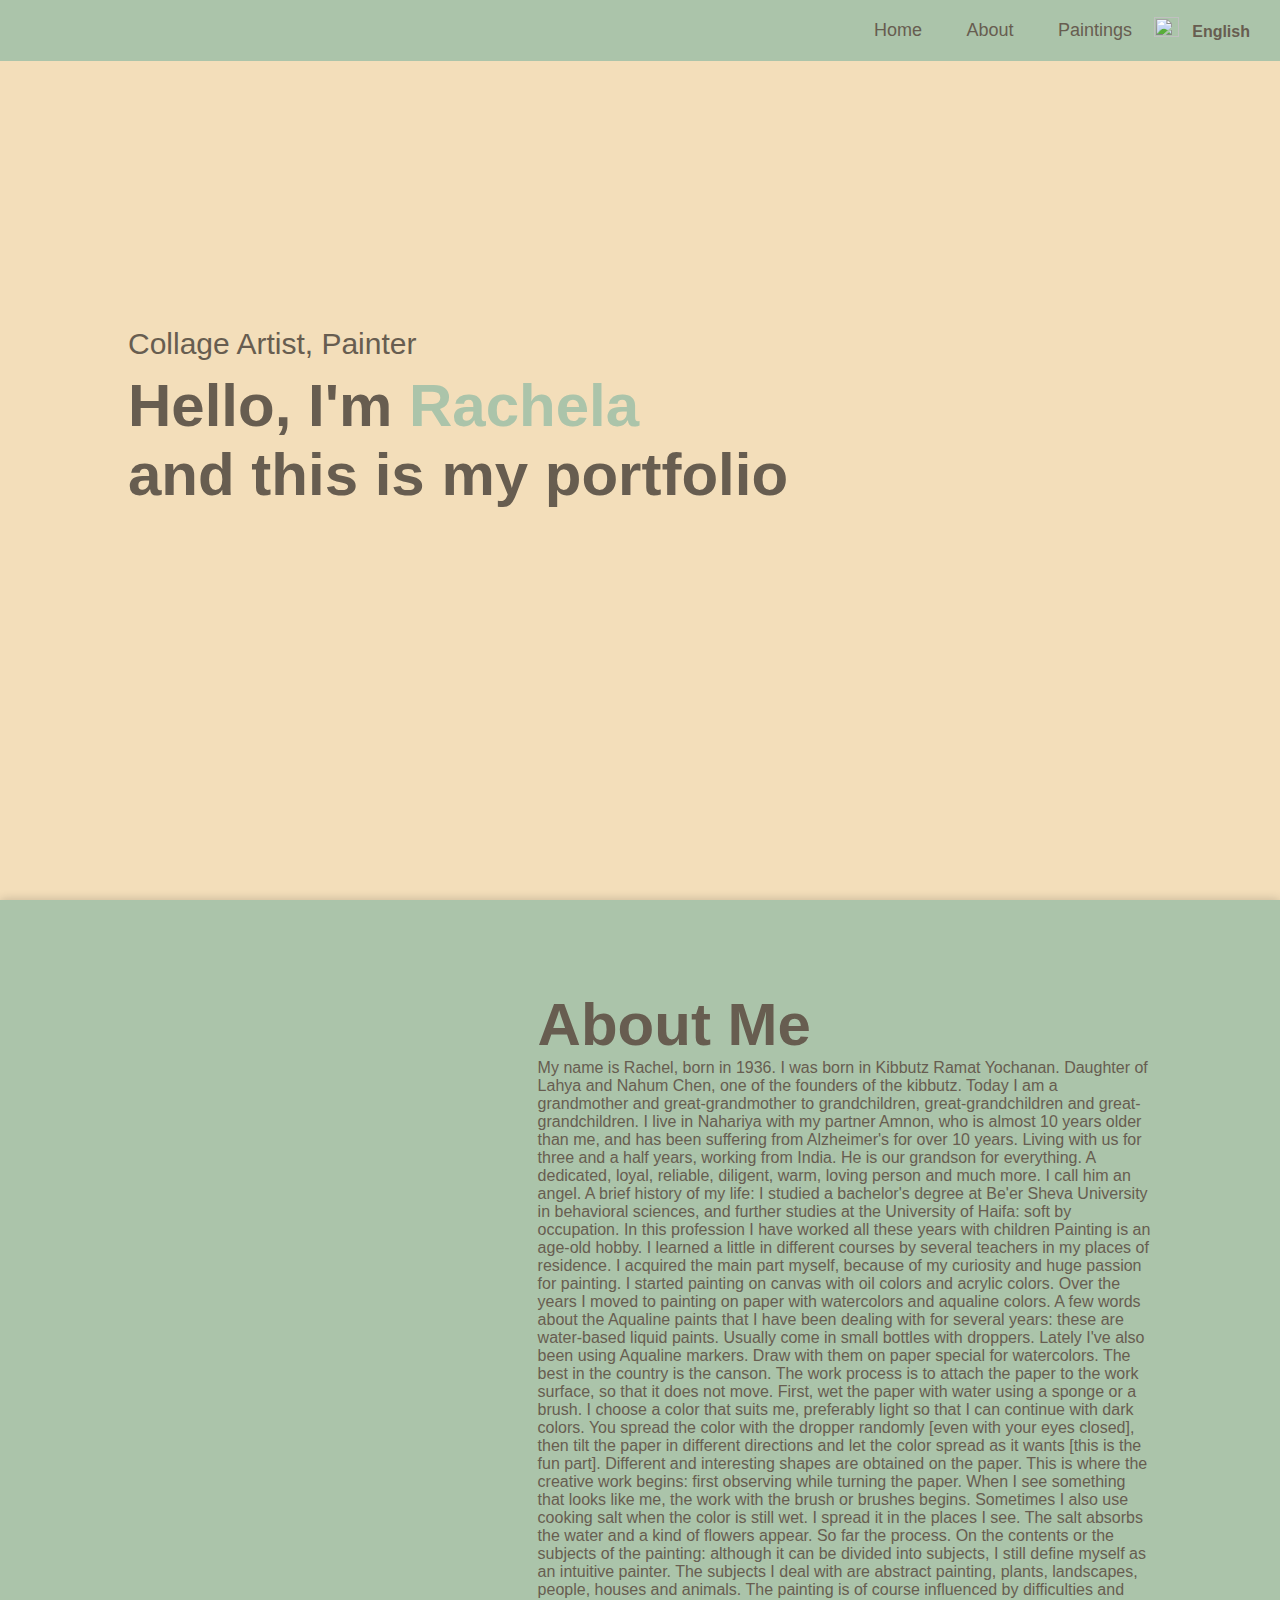
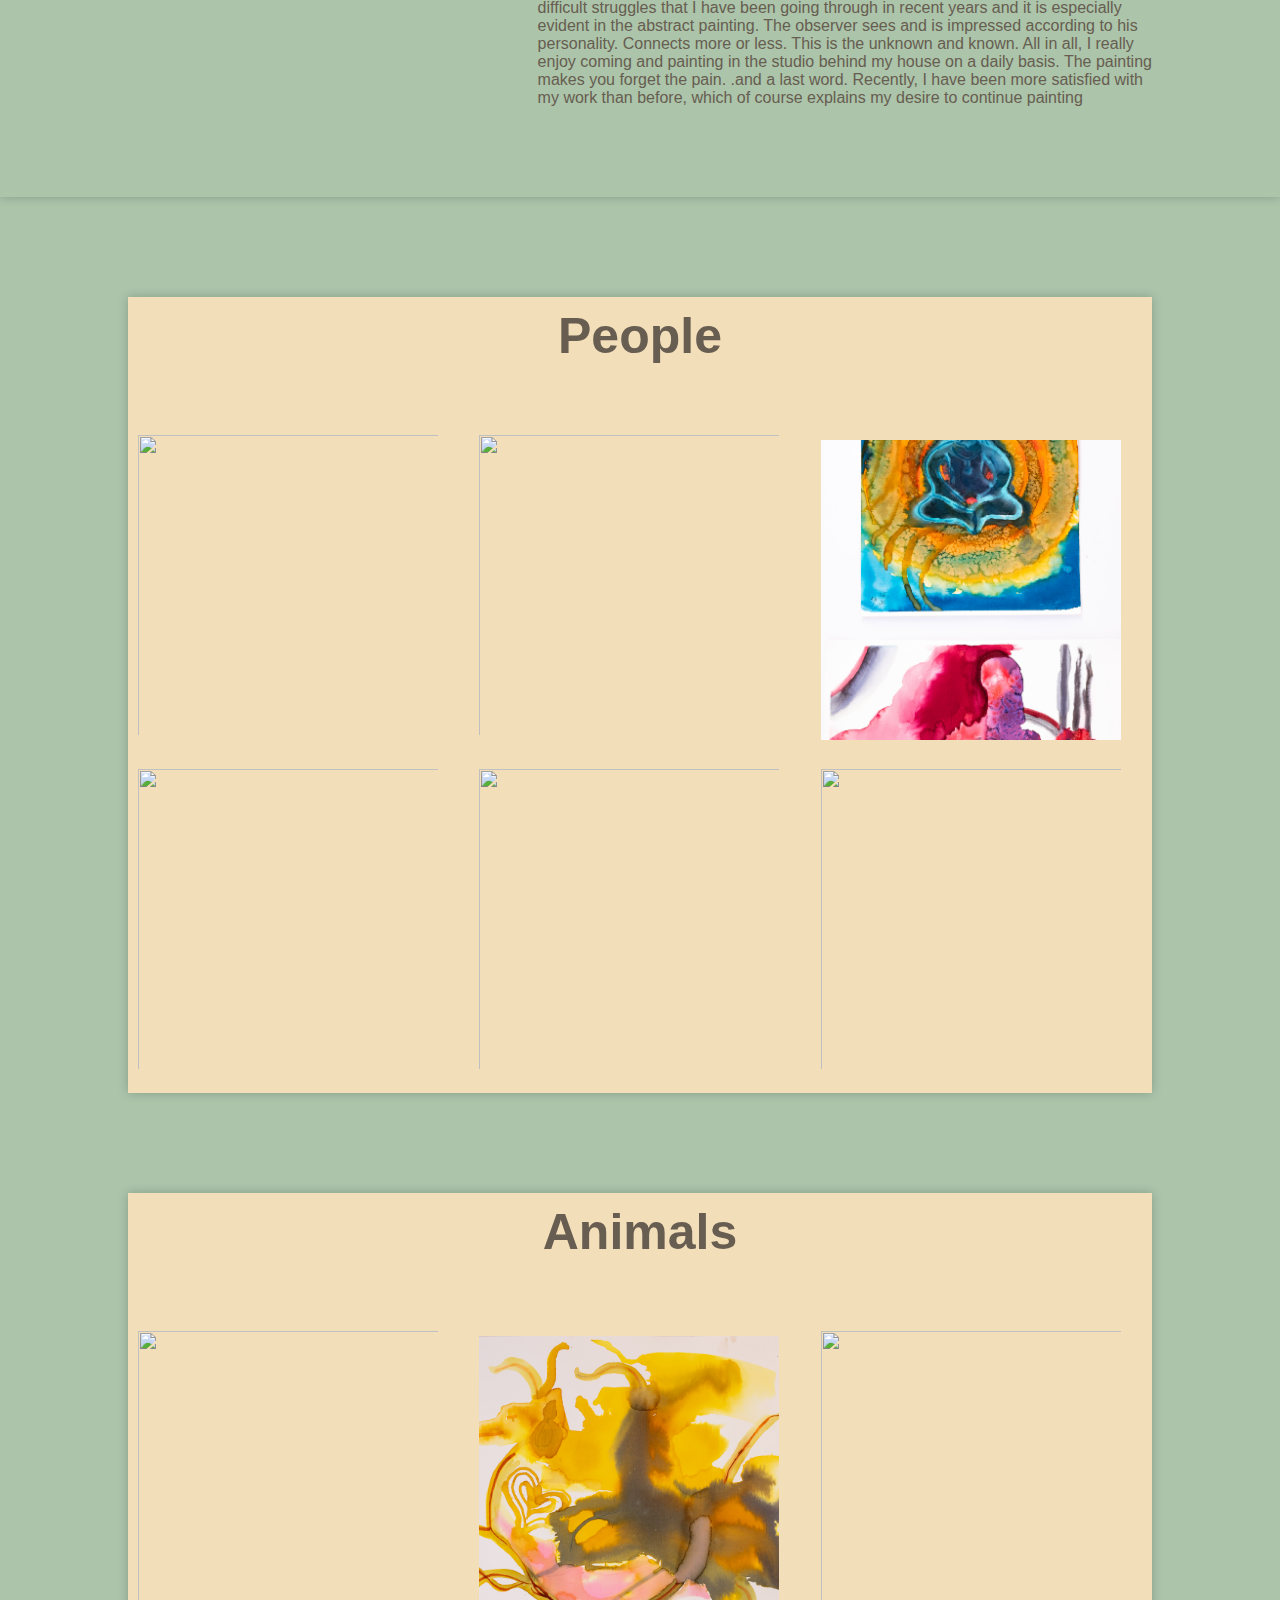
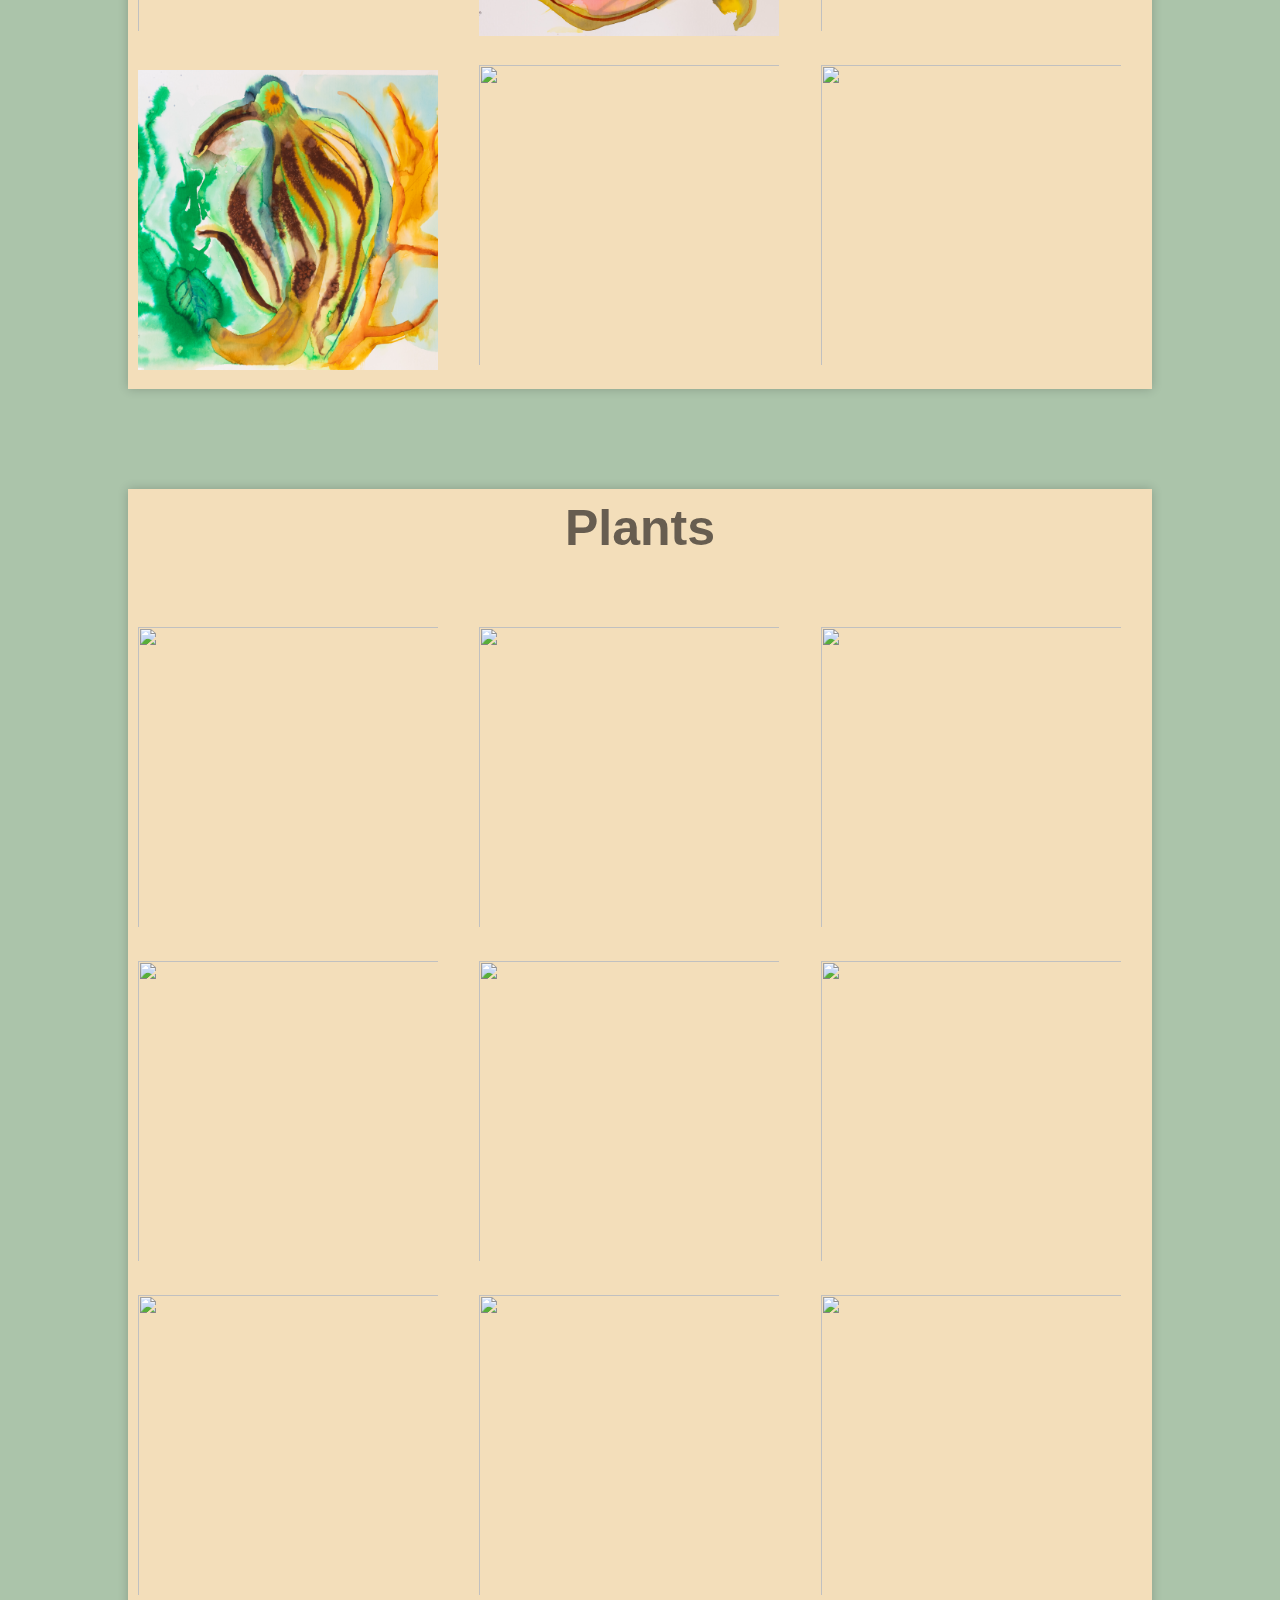
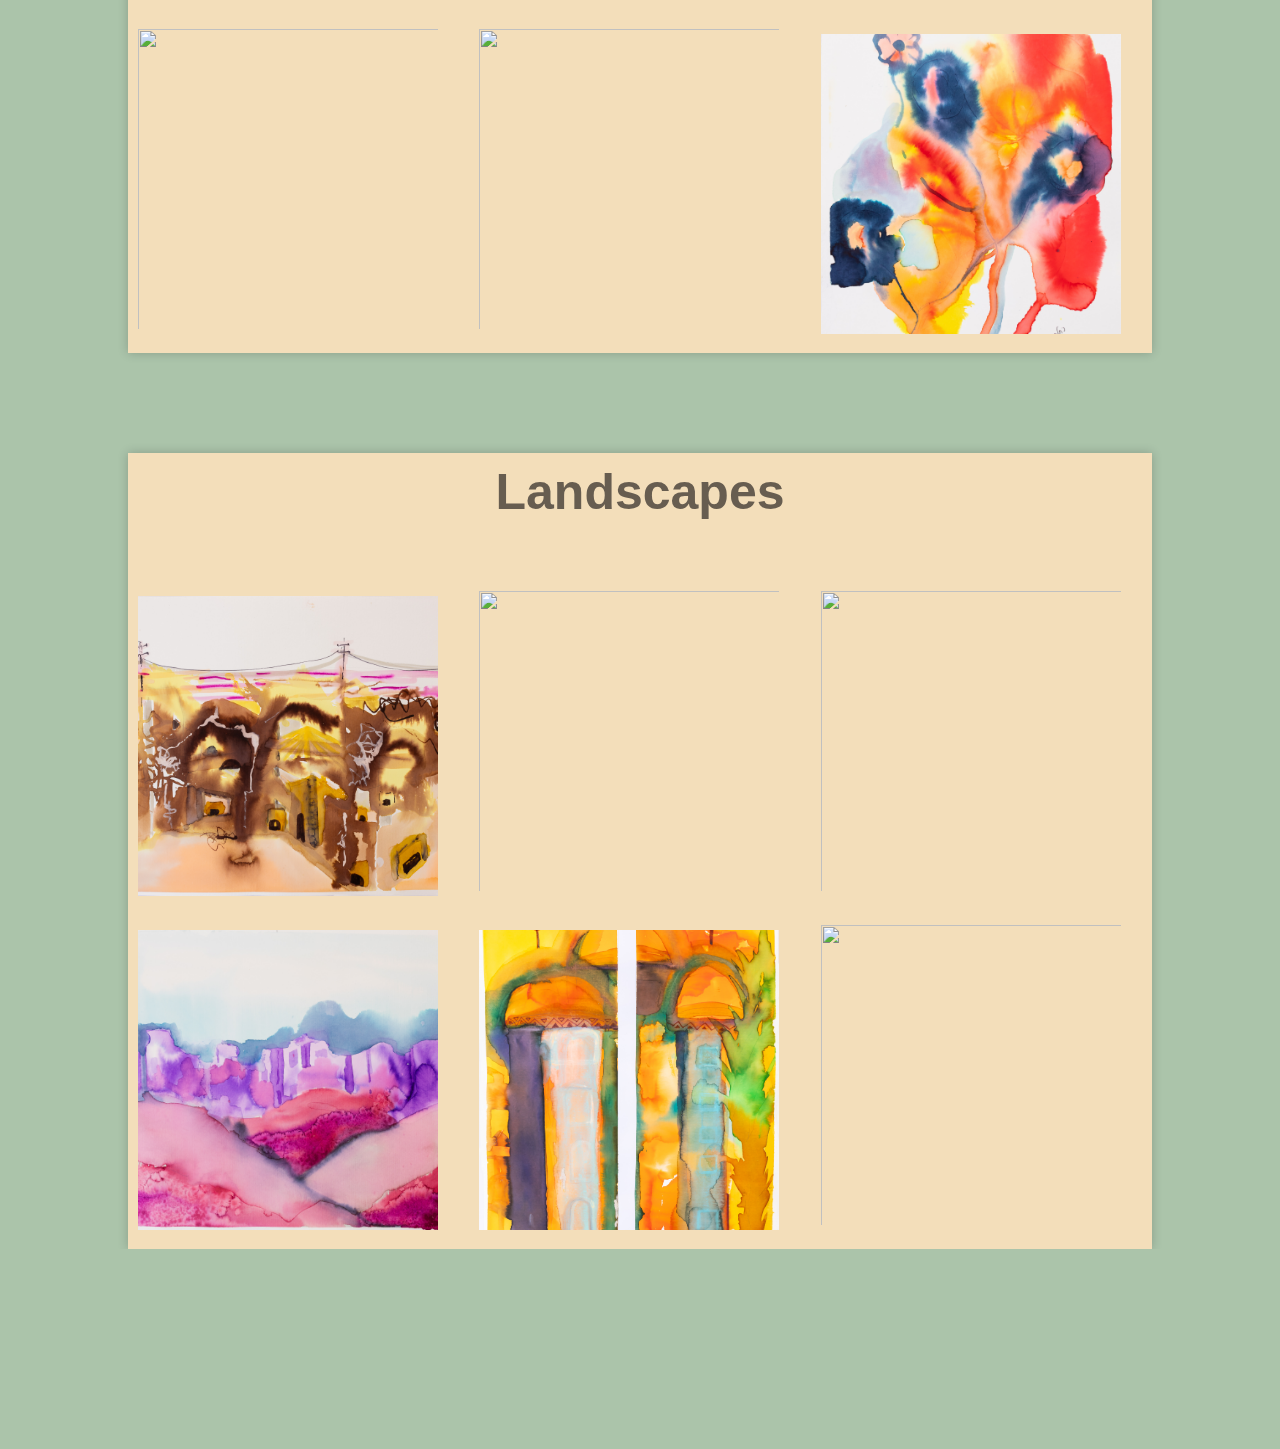
==== index-en.html @ b40117e3 "Add files via upload" ====
<!DOCTYPE html>
<html lang="en">
<head>
    <meta charset="UTF-8">
    <meta http-equiv="X-UA-Compatible" content="IE=edge">
    <meta name="viewport" content="width=device-width, initial-scale=1.0">
    <script src="https://kit.fontawesome.com/a8eb6b5d85.js" crossorigin="anonymous"></script>
    <!-- Fancybox and Jquery CDN
    This link get github repository -->
    <script src="https://cdn.jsdelivr.net/npm/jquery@3.5.1/dist/jquery.min.js"></script>
    <link rel="stylesheet" href="https://cdn.jsdelivr.net/gh/fancyapps/fancybox@3.5.7/dist/jquery.fancybox.min.css" />
    <script src="https://cdn.jsdelivr.net/gh/fancyapps/fancybox@3.5.7/dist/jquery.fancybox.min.js"></script>
    <title>Rachela's Drawings</title>
    <link rel="stylesheet" href="style.css">


</head>
<body>
    <!-------------------header------------------->
    <div id="header">
        <img class="background" src="Other_Pictures\Background.png">
        <div class="container">
            <nav>
                <img src="" class="logo">
                <ul id="sidemenu">
                    <li> <a href="#header">Home</a></li>
                    <li> <a href="#about">About</a></li>      
                    <li class="nav-bar_item dropdown">
                        <a href="#people">Paintings</a>
                        <ul class="project">
                          <li class="drop-item"><a class="1" href="#people">People</a></li>
                          <li class="drop-item"><a class="1" href="#animals">Animals</a></li>
                          <li class="drop-item"><a class="1" href="#flora">Plants</a></li>
                          <li class="drop-item"><a class="1" href="#landscapes">Landscapes</a></li>
                        </ul>
                      
                </ul>


            </nav>
      
            <div class="lang-menu">
                <div class="selected-lang">
                     <img class = "img-1" src="Other_Pictures\usa-flag.png" alt=""> English
                </div>
                <ul>
                    
                    <li>
                        <a href="index.html" class="he"><img src="Other_Pictures\israel-flag.png" alt=""></img> Hebrew</a>
                    </li>
                    
                    
                </ul>  
            </div>
        

            


        </div>
            <div class="header-text">
                <p>Collage Artist, Painter</p>
                <h1>Hello, I'm <span>Rachela</span><br> and this is my portfolio</h1>
            </div>
        
    </div>
    <!-------------------about------------------->
    <div id="about">
        <div class="container">
            <div class="row">
                <div class="about-col-1">
                    <img src="Art_Pictures/People 5.jpg">
                </div>
                <div class="about-col-2">
                    <h1 class="sub-title">About Me  </h1> 
                    <P class = "english" >
                        My name is Rachel, born in 1936. I was born in Kibbutz Ramat Yochanan. Daughter of Lahya and Nahum Chen, one of the founders of the kibbutz. Today I am a grandmother and great-grandmother to grandchildren, great-grandchildren and great-grandchildren. I live in Nahariya with my partner Amnon, who is almost 10 years older than me, and has been suffering from Alzheimer's for over 10 years. Living with us for three and a half years, working from India. He is our grandson for everything. A dedicated, loyal, reliable, diligent, warm, loving person and much more. I call him an angel.
A brief history of my life: I studied a bachelor's degree at Be'er Sheva University in behavioral sciences, and further studies at the University of Haifa: soft by occupation. In this profession I have worked all these years with children
Painting is an age-old hobby. I learned a little in different courses by several teachers in my places of residence. I acquired the main part myself, because of my curiosity and huge passion for painting. I started painting on canvas with oil colors and acrylic colors. Over the years I moved to painting on paper with watercolors and aqualine colors.
A few words about the Aqualine paints that I have been dealing with for several years: these are water-based liquid paints. Usually come in small bottles with droppers. Lately I've also been using Aqualine markers. Draw with them on paper special for watercolors. The best in the country is the canson. The work process is to attach the paper to the work surface, so that it does not move. First, wet the paper with water using a sponge or a brush. I choose a color that suits me, preferably light so that I can continue with dark colors. You spread the color with the dropper randomly [even with your eyes closed], then tilt the paper in different directions and let the color spread as it wants [this is the fun part].
Different and interesting shapes are obtained on the paper. This is where the creative work begins: first observing while turning the paper. When I see something that looks like me, the work with the brush or brushes begins. Sometimes I also use cooking salt when the color is still wet. I spread it in the places I see. The salt absorbs the water and a kind of flowers appear. So far the process.
On the contents or the subjects of the painting: although it can be divided into subjects, I still define myself as an intuitive painter. The subjects I deal with are abstract painting, plants, landscapes, people, houses and animals. The painting is of course influenced by difficulties and difficult struggles that I have been going through in recent years and it is especially evident in the abstract painting. The observer sees and is impressed according to his personality. Connects more or less. This is the unknown and known.
All in all, I really enjoy coming and painting in the studio behind my house on a daily basis. The painting makes you forget the pain.
.and a last word. Recently, I have been more satisfied with my work than before, which of course explains my desire to continue painting
                    </P>
                         
                </div>               
            </div>
        </div>
    </div>
 <!-------------------stories------------------->

 <!-------------------gallery------------------->
<div id="people">
   <section>
    <h1 class="gallery-title">People</h1>
        <div class="first-div gallery">
         <a class="gallery" data-fancybox="people1" href="Art_Pictures/People 1.jpg"><img class="img-gallery" src="Art_Pictures/People 1.jpg"></a>
         <a class="gallery" data-fancybox="people1" href="Art_Pictures/People 2.jpg"><img class="img-gallery" src="Art_Pictures/People 2.jpg"></a>
         <a class="gallery" data-fancybox="people1" href="Art_Pictures/People 7.jpg"><img class="img-gallery" src="Art_Pictures/People 7.jpg"></a>
        </div>
        <div class="gallery">
            <a class="gallery" data-fancybox="people1" href="Art_Pictures/People 4.jpg"><img class="img-gallery" src="Art_Pictures/People 4.jpg"></a>
             <a class="gallery" data-fancybox="people1" href="Art_Pictures/People 5.jpg"><img class="img-gallery" src="Art_Pictures/People 5.jpg"></a>
             <a class="gallery" data-fancybox="people1" href="Art_Pictures/People 6.jpg"><img class="img-gallery" src="Art_Pictures/People 6.jpg"></a>
        </div>
        
            
        
    </section>
</div>
<div id="animals">
    <h1 class="gallery-title">Animals</h1>
    <section>
         <div class="first-div gallery">
          <a class="gallery" data-fancybox="animals1" href="Art_Pictures/Animals 1.jpg"><img class="img-gallery" src="Art_Pictures/Animals 1.jpg"></a>
          <a class="gallery" data-fancybox="animals1" href="Art_Pictures/Animals 2.jpg"><img class="img-gallery" src="Art_Pictures/Animals 2.jpg"></a>
          <a class="gallery" data-fancybox="animals1" href="Art_Pictures/Animals 3.jpg"><img class="img-gallery" src="Art_Pictures/Animals 3.jpg"></a> 
         </div>
         <div class="gallery">
            <a class="gallery" data-fancybox="animals1" href="Art_Pictures/Animals 4.jpg"><img class="img-gallery" src="Art_Pictures/Animals 4.jpg"></a>
            <a class="gallery" data-fancybox="animals1" href="Art_Pictures/Animals 5.jpg"><img class="img-gallery" src="Art_Pictures/Animals 5.jpg"></a>
            <a class="gallery" data-fancybox="animals1" href="Art_Pictures/People 3.jpg"><img class="img-gallery" src="Art_Pictures/People 3.jpg"></a>
         </div>
     </section>
 </div>
 <div id="flora">
    <h1 class="gallery-title">Plants</h1>
    <section>
         <div class="first-div gallery">
          <a class="gallery" data-fancybox="flora1" href="Art_Pictures/Flora 1.jpg"><img class="img-gallery" src="Art_Pictures/Flora 1.jpg"></a>
          <a class="gallery" data-fancybox="flora1" href="Art_Pictures/Flora 2.jpg"><img class="img-gallery" src="Art_Pictures/Flora 2.jpg"></a>
          <a class="gallery" data-fancybox="flora1" href="Art_Pictures/Flora 3.jpg"><img class="img-gallery" src="Art_Pictures/Flora 3.jpg"></a>
         </div>
         <div class="gallery">
            <a class="gallery" data-fancybox="flora1" href="Art_Pictures/Flora 4.jpg"><img class="img-gallery" src="Art_Pictures/Flora 4.jpg"></a>
            <a class="gallery" data-fancybox="flora1" href="Art_Pictures/Flora 5.jpg"><img class="img-gallery" src="Art_Pictures/Flora 5.jpg"></a>
            <a class="gallery" data-fancybox="flora1" href="Art_Pictures/Flora 6.jpg"><img class="img-gallery" src="Art_Pictures/Flora 6.jpg"></a>
         </div>
         <div class="gallery">
            <a class="gallery" data-fancybox="flora1" href="Art_Pictures/Flora 7.jpg"><img class="img-gallery" src="Art_Pictures/Flora 7.jpg"></a>
            <a class="gallery" data-fancybox="flora1" href="Art_Pictures/Flora 8.jpg"><img class="img-gallery" src="Art_Pictures/Flora 8.jpg"></a>
            <a class="gallery" data-fancybox="flora1" href="Art_Pictures/Flora 9.jpg"><img class="img-gallery" src="Art_Pictures/Flora 9.jpg"></a>
         </div>
         <div class="gallery">
            <a class="gallery" data-fancybox="flora1" href="Art_Pictures/Flora 10.jpg"><img class="img-gallery" src="Art_Pictures/Flora 10.jpg"></a>
            <a class="gallery" data-fancybox="flora1" href="Art_Pictures/Flora 11.jpg"><img class="img-gallery" src="Art_Pictures/Flora 11.jpg"></a>
            <a class="gallery" data-fancybox="flora1" href="Art_Pictures/Flora 12.jpg"><img class="img-gallery" src="Art_Pictures/Flora 12.jpg"></a>
         </div>
     </section>
 </div>
 <div id="landscapes">
    <h1 class="gallery-title">Landscapes</h1>
    <section>
         <div class="first-div gallery">
          <a class="gallery" data-fancybox="Landscapes1" href="Art_Pictures/Landscapes 1.jpg"><img class="img-gallery" src="Art_Pictures/Landscapes 1.jpg"></a>
          <a class="gallery" data-fancybox="Landscapes1" href="Art_Pictures/Landscapes 2.jpg"><img class="img-gallery" src="Art_Pictures/Landscapes 2.jpg"></a>
          <a class="gallery" data-fancybox="Landscapes1" href="Art_Pictures/Landscapes 3.jpg"><img class="img-gallery" src="Art_Pictures/Landscapes 3.jpg"></a>
         </div>
         <div class="gallery">
            <a class="gallery" data-fancybox="Landscapes1" href="Art_Pictures/Landscapes 4.jpg"><img class="img-gallery" src="Art_Pictures/Landscapes 4.jpg"></a>
            <a class="gallery" data-fancybox="Landscapes1" href="Art_Pictures/Landscapes 5.jpg"><img class="img-gallery" src="Art_Pictures/Landscapes 5.jpg"></a>
            <a class="gallery" data-fancybox="Landscapes1" href="Art_Pictures/Landscapes 6.jpg"><img class="img-gallery" src="Art_Pictures/Landscapes 6.jpg"></a>
         </div>
         
     </section>

 </div>
 <div class="padder">
            
 </div>
   

    <script>

        function showBiography(tabIndex) {
            var i;
            var biographyContents = document.getElementsByClassName("biography-content");
            for (i = 0; i < biographyContents.length; i++) {
                biographyContents[i].style.display = "none";
            }
            biographyContents[tabIndex].style.display = "block";
        }
        // Show the first story by default
        showBiography(0);
       
    </script>

  
</body>
</html>
---- style.css ----
@import url('https://fonts.googleapis.com/css2?family=Didact+Gothic&display=swap');
@import url('https://cdnjs.cloudflare.com/ajax/libs/normalize/8.0.1/normalize.css');
*{
    margin: 0;
    padding: 0;
    font-family: 'Poppins', sans-serif;
    box-sizing: border-box;
}

body{
    background: #ABC4AA;
    color: #675D50; 
    margin: 0rem;
    height: 100vh;
    width: 100vw;
    overflow-x: hidden;
}
html{
    scroll-behavior: smooth;
}
#header{
    width: 100%;
    height: 100vh;

    
    
}
img.background{
    background: url(Other_Pictures\Background.png); 
    object-fit: fill;
    z-index: -1;
    position: absolute;
    transform: translateX(-15%) translateY(6%);
}

.container{
    padding: 10px 10%;
    background: #ABC4AA;
}

nav{
    display: flex;
    align-items: center;
    justify-content: space-between;
    flex-wrap: wrap;
}
.logo{
    width: 300px;
}

nav ul li{
    display: inline-block;
    list-style: none;
    margin: 10px 20px;
}

nav ul li a{
    color: #675D50; 
    text-decoration: none;
    font-size: 18px;
    position: relative;
}
nav ul li a::after{
    content: '';
    width: 0;
    height: 3px;
    background: #675D50;
    position: absolute;
    left: 0;
    bottom: -6px;
    transition: 0.5s;
}
nav ul li a:hover::after{
    width: 100%;
}
.header-text{
    padding: 10px 10%;
    margin-top: 20%;
    font-size: 30px;
}
.header-text h1{
    font-size: 60px;
    margin-top: 10px;
}
.header-text h1 span{
    color: #ABC4AA;
}
nav ul li a{
    color: #675D50; 
    text-decoration: none;
    font-size: 18px;
}

  .dropdown {
    position: relative;
  }
  .dropdown .project {
    position: absolute;
    width: inherit;
    background-color: #ABC4AA;
    height: 0px;
    overflow: hidden;
    visibility: hidden;
    transition: 0.2s ease-in-out;
    outline: #ABC4AA;
    margin-top: 20px;
    z-index: 2;
  }
  .dropdown:hover .project{
    height: 170px;
    
    visibility: visible;
  }
  .dropdown:hover .project .drop-item a:hover{
    color: #F3DEBA;
  }
  
  .dropdown .project .drop-item {
    list-style-type: none;
  }
  li.Phone-only{
    display: none;
}
/* -------------------about------------------- */

#about{
    padding: 80px 0;
    color: #675D50;
    background-color: #ABC4AA;
    box-shadow: 0 0 10px rgba(0, 0, 0, 0.2);

}
.row{
    display: flex;
    justify-content: space-between;
    flex-wrap: wrap;
}
.about-col-1{
    flex-basis: 35%;

}
.about-col-1 img{
    width: 30vw;    
    border-radius: 15px;
    margin-top: 12.5%;
    
}
.about-col-2{
    flex-basis: 60%;


}
.sub-title{
    font-size: 60px;
    font-weight: 600;
    color: #675D50;
}


/* -------------------gallery------------------- */
#people{
    
    user-select: none;
    background-color: #F3DEBA;
    margin-left: 10%;
    margin-right: 10%;
    box-shadow: 0 0 10px rgba(0, 0, 0, 0.2);
    margin-top: 100px;
}
#animals{
    background-color: #F3DEBA;
    margin-left: 10%;
    margin-right: 10%;
    box-shadow: 0 0 10px rgba(0, 0, 0, 0.2);
}
#landscapes{
    background-color: #F3DEBA;
    margin-left: 10%;
    margin-right: 10%;
    box-shadow: 0 0 10px rgba(0, 0, 0, 0.2);
}
#flora{
    background-color: #F3DEBA;
    margin-left: 10%;
    margin-right: 10%;
    box-shadow: 0 0 10px rgba(0, 0, 0, 0.2);
}

.first-div.gallery{
    margin-top: 50px;
     
}

img.img-gallery {
    width: 25vw;
    height: 25vw;
    padding: 10px;
    object-fit: cover;
    
}

a.gallery{
    width: 500px;
    height: 100%;
    
}

div.gallery{
    display: flex;
    justify-content: center;
    align-items: center;
       
    user-select: none;
}
div.padder{
    background-color: #ABC4AA;
    padding: 100px;
}
h1.gallery-title {
    font-size: 50px;
    text-align: center;
    padding: 10px;
    margin-top: 100px;
    

}
/* -------------------lang-menu------------------- */
.lang-menu {
    width: 100px;
    text-align: right;
    font-weight: bold;
    position: absolute;
    color: #675D50;
    top: 1.75vh;
    right: 3vw;
}
.lang-menu .selected-lang {
    display: flex;   
    justify-content: space-between;
    line-height: 2;
    cursor: pointer;
}
.lang-menu .selected-lang:before {
    content: '';
    display: flex;
    width: 32px;
    height: 32px;

}

.lang-menu ul {
    visibility: none;
    background-color: #fff;
    position: absolute;
    top: 45px;
    right: 0;
    width: 0;
    border-radius: 5px;
    transition: all ease-out 0.5s;
    color: #675D50;
    right: -2.5vw;

}


.lang-menu ul li {
    
    list-style: none;
    text-align: left;
    display: flex;
    justify-content: space-between;
}

.lang-menu ul li a {
    
    text-decoration: none;
    width: 125px;
    visibility: hidden;
    color: #675D50;
    padding-bottom: 1vw;

}

.lang-menu ul li:hover {
    background-color: #f2f2f2;
}

.lang-menu ul li a:before {
    content: '';
    display: inline-block;
    width: inherit;
    height: inherit;
    vertical-align: middle;
    
}
.lang-menu img{
    width: 20px;
    justify-self: center;
    align-self: right;
    margin-right: 1vw;
    margin-left: 10px;
    
}
.lang-menu img.img-1{
    width: 25px;
    height: fit-content;
    margin-right: 1vw;
    justify-self: center;
    align-self: center;  
    margin-left: 1vw;
}




.lang-menu:hover ul, .lang-menu ul:hover ul{
    visibility: visible;
    width: 125px ;
}
.lang-menu ul:hover li a, .lang-menu:hover ul li a {
    visibility: visible;
}
/* -------------------stories------------------- */
#stories{
    background: #F3DEBA;
    padding-top: 100px;
    padding-bottom: 200px;
}
.biography-container {
    max-width: 80vw;
    max-height: 2000px;
    margin: 0 auto;
    padding: 20px;
    background-color: #ABC4AA;
    box-shadow: 0 0 10px rgba(0, 0, 0, 0.2);
    text-align: right;
}

.biography-tab {
    display: inline-block;
    padding: 10px 20px;
    margin-right: 10px;
    background-color: #675D50;
    color: #F3DEBA;
    cursor: pointer;
    justify-content: center;
    text-align: right;
    margin-bottom: 1vw;
}

.biography-tab:hover {
    background-color: #423f3a;
}

.biography-content {
    display: none;
    padding: 20px;
    text-align: right;
}

.biography-content.active {
    display: block;
    text-align: right;
}

.biography-image {
    max-width: 100%;
    height: auto;
}
/* -------------------css for small screen------------------- */
nav .fa-solid{
    display: none;
}

@media only screen and (max-width: 1700px){
    .about-col-1 img{
        width: 25vw;
        border-radius: 15px;
        display: none;
    }
    img.background{
        display: none;
    }
    #header{
        width: 100%;
        height: 100vh;
        background-color: #F3DEBA;
        
        
    }
}
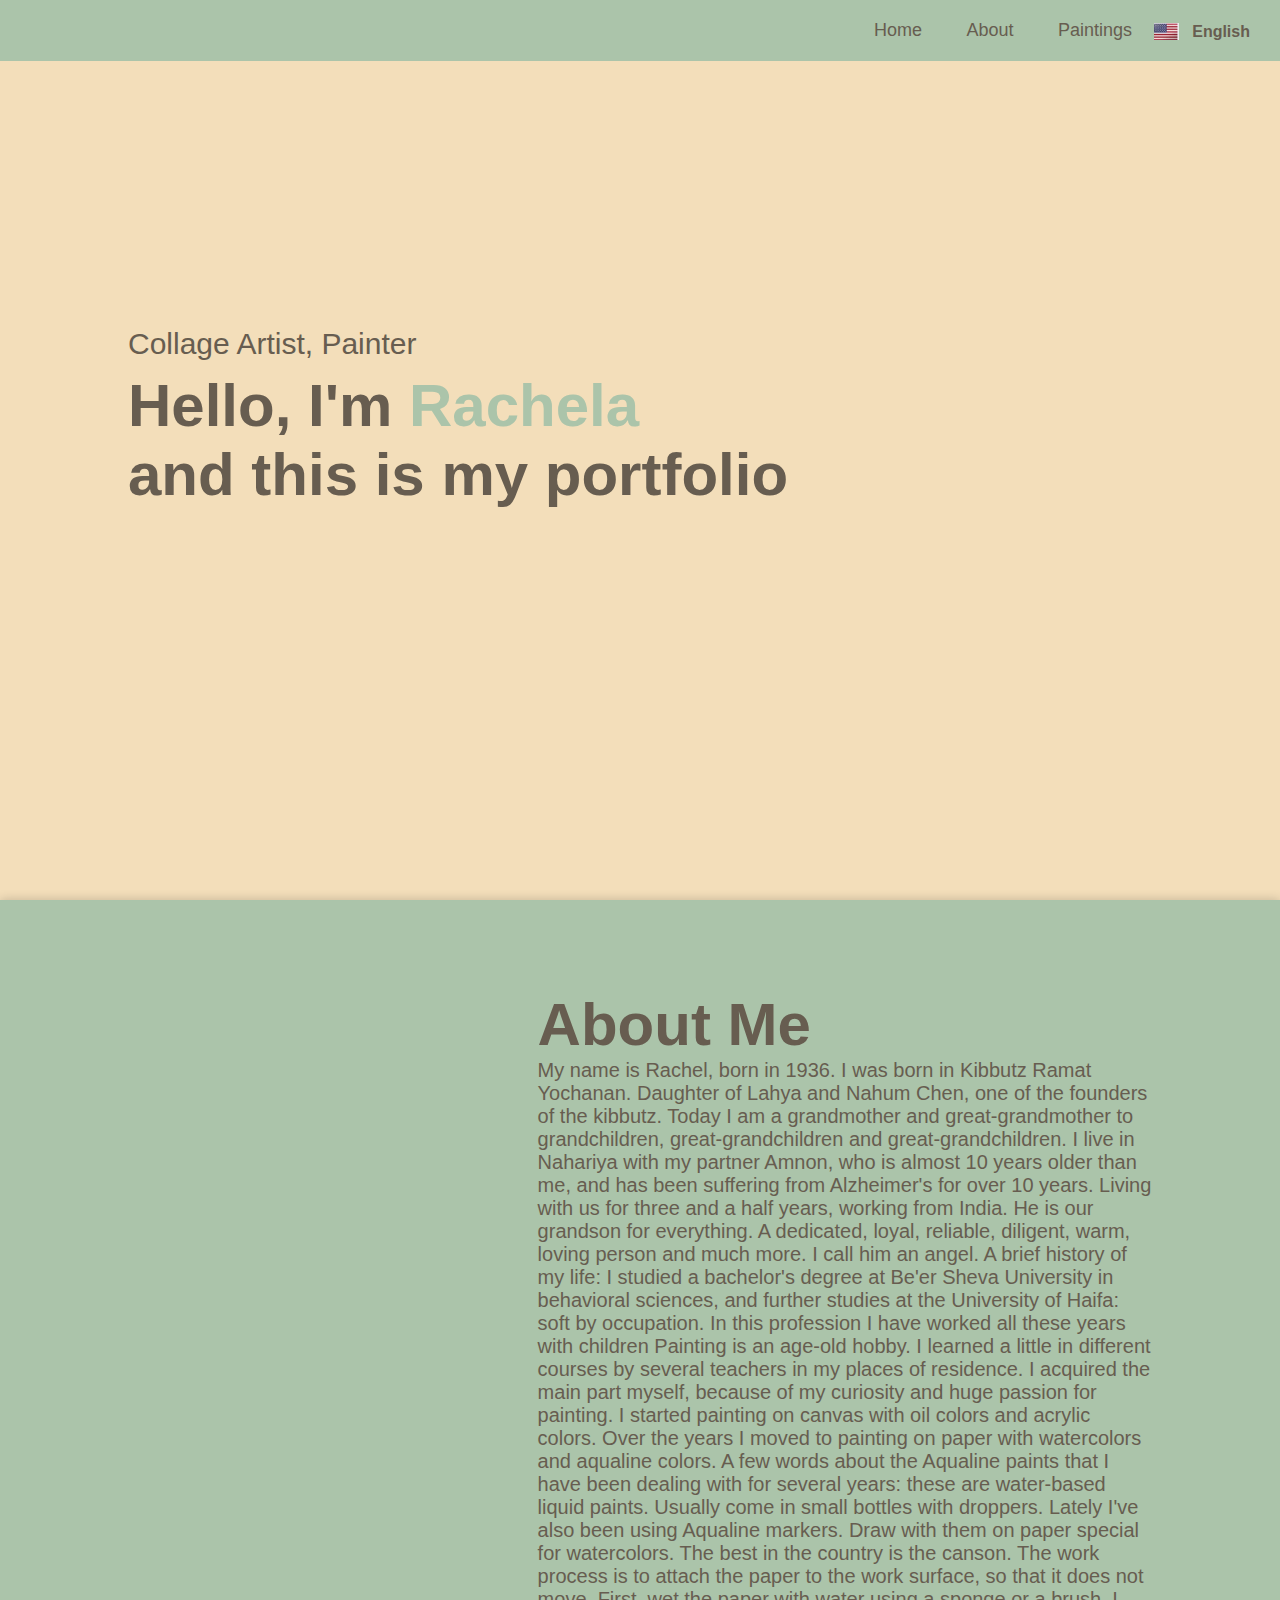
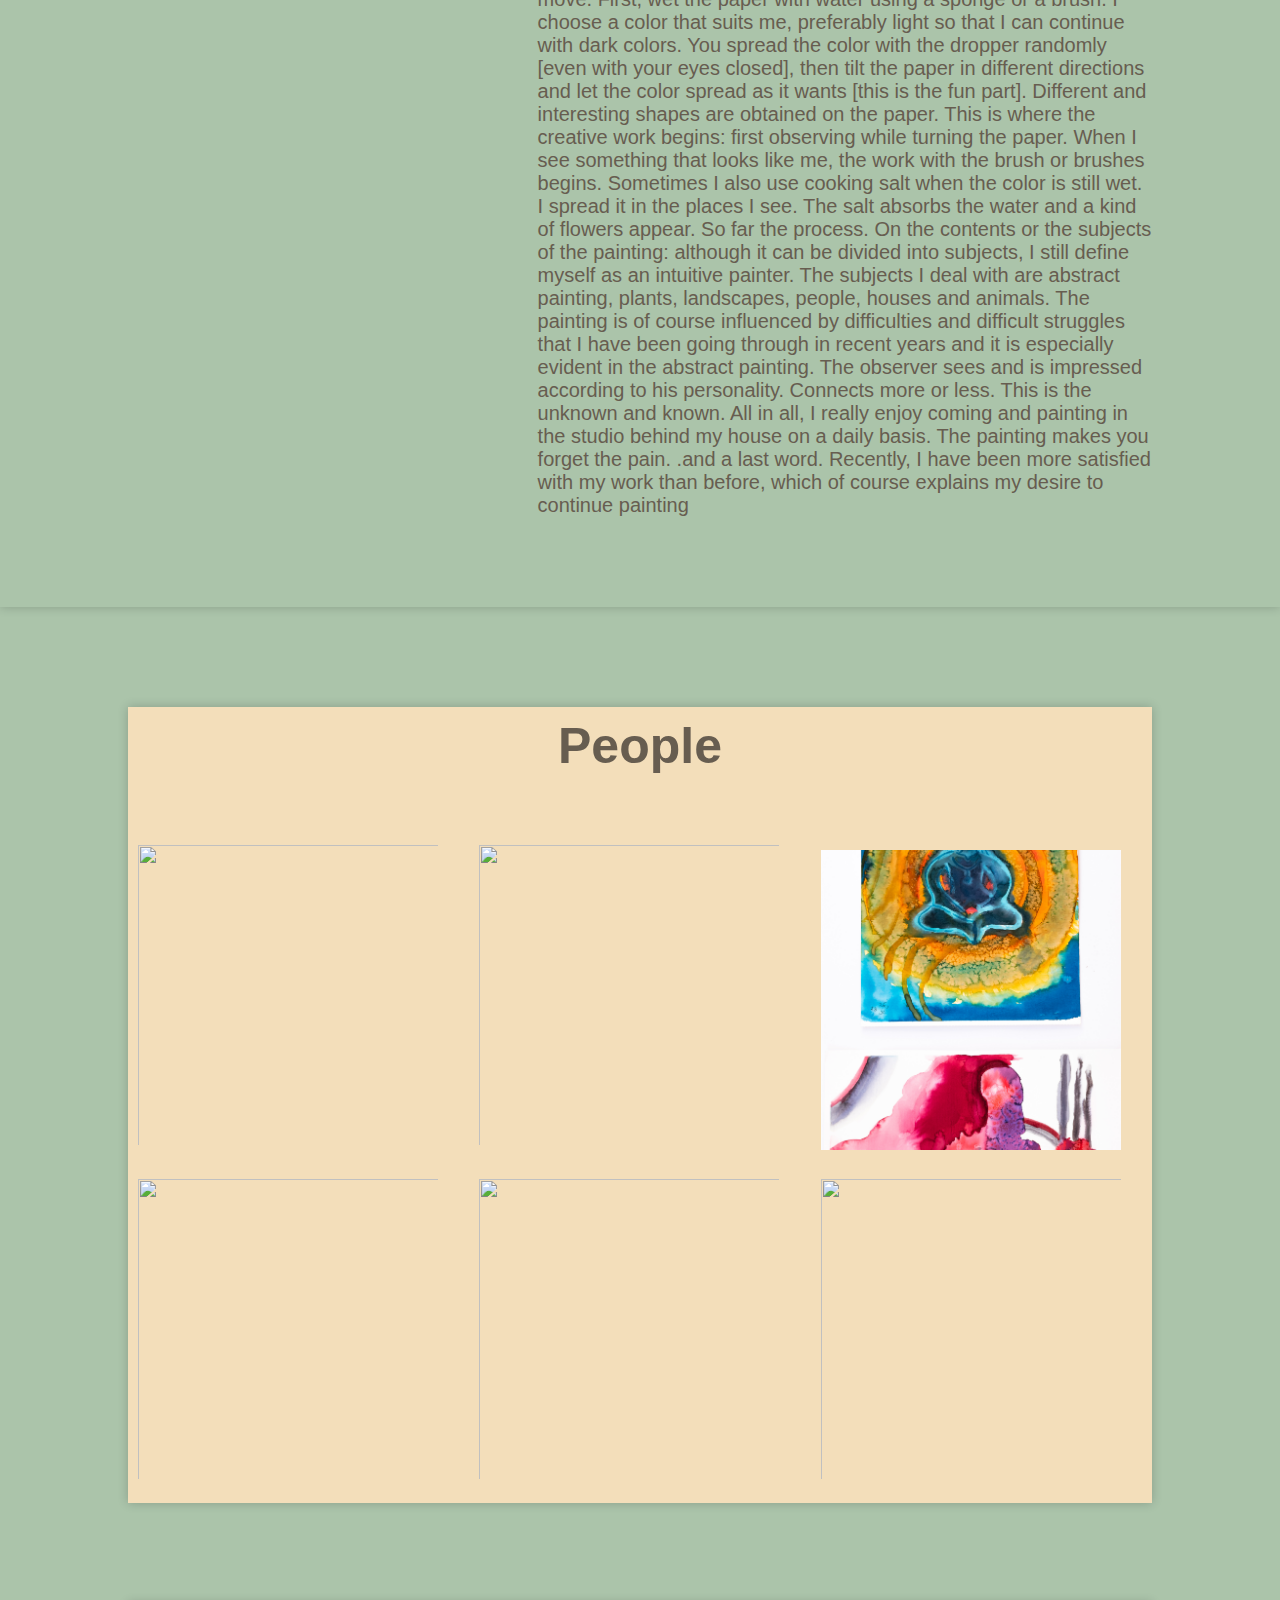
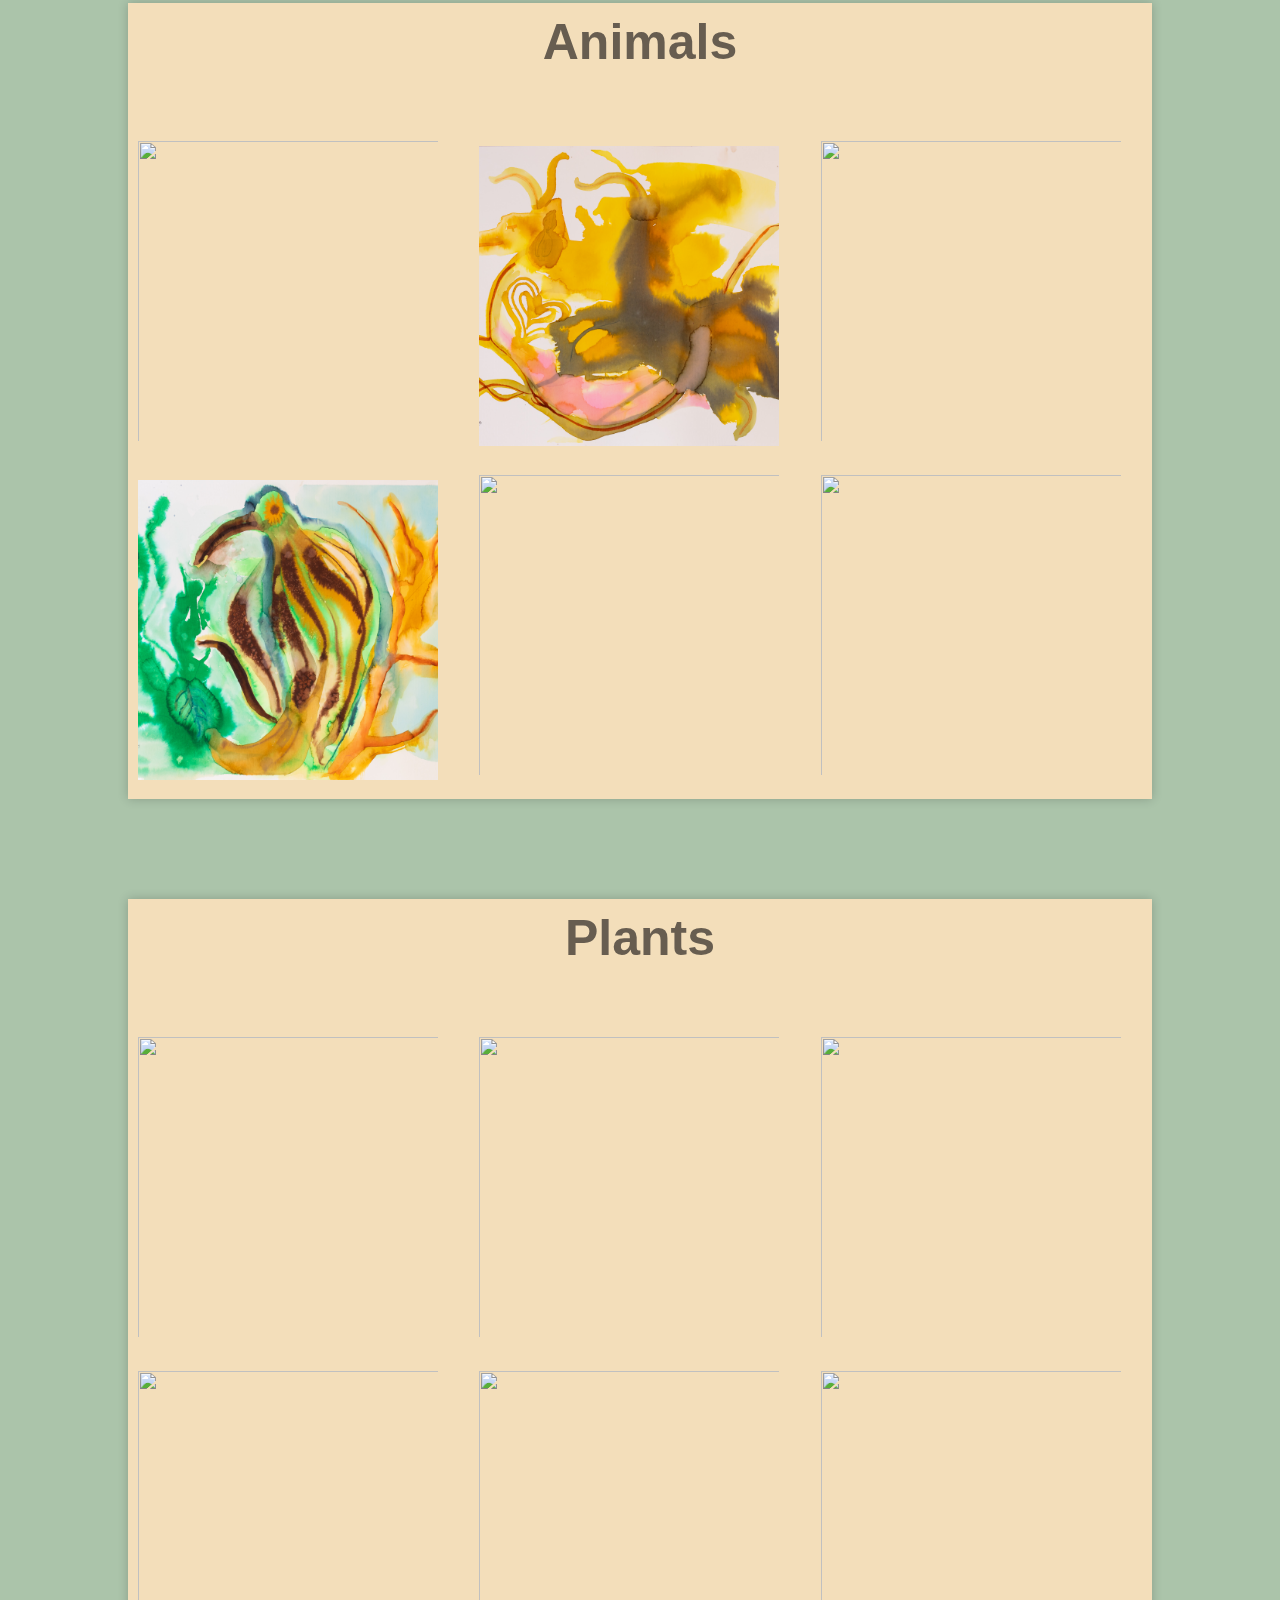
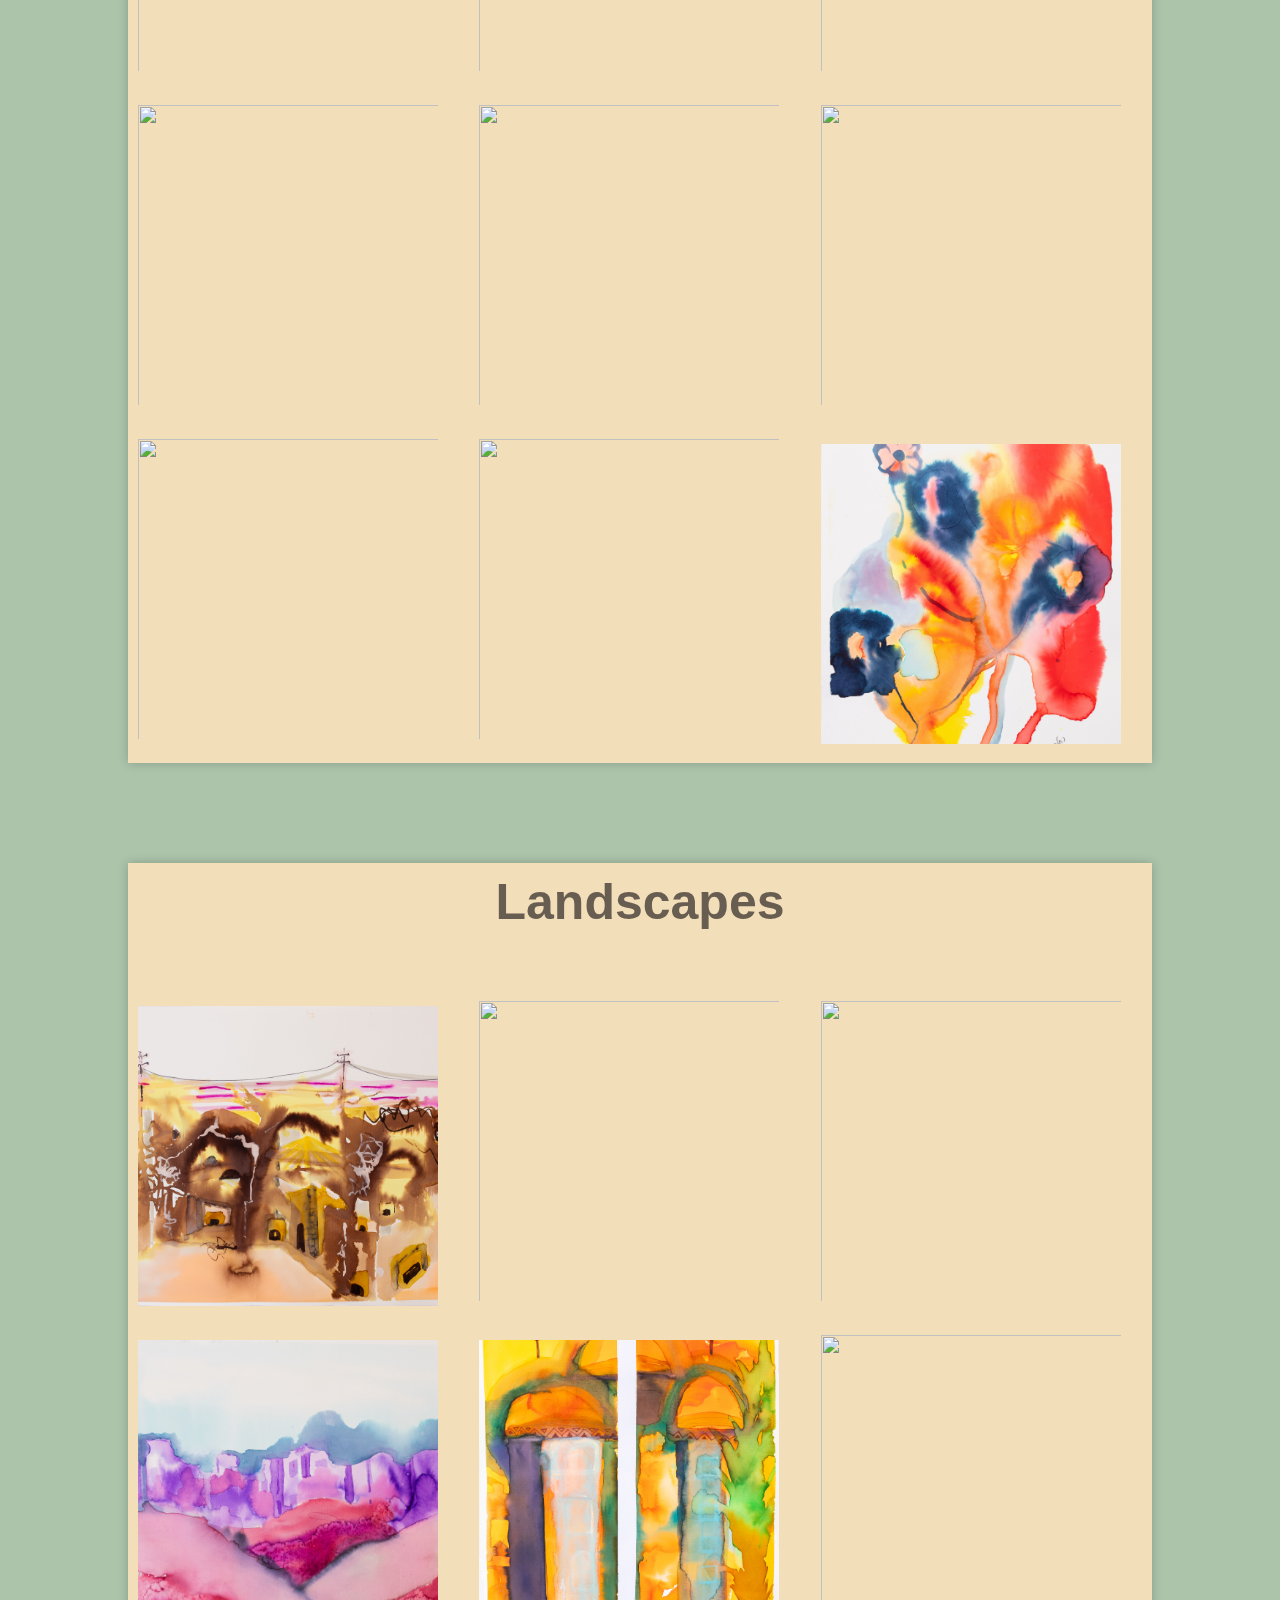
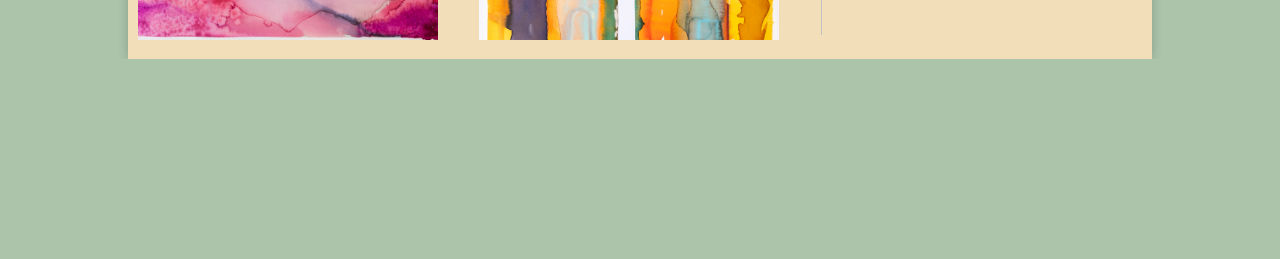
==== commit 5da7aecd: "Add files via upload" ====
--- a/index-en.html
+++ b/index-en.html
@@ -73,7 +73,7 @@
                 </div>
                 <div class="about-col-2">
                     <h1 class="sub-title">About Me  </h1> 
-                    <P class = "english" >
+                    <P class = "english" style="font-size: 20px;" >
                         My name is Rachel, born in 1936. I was born in Kibbutz Ramat Yochanan. Daughter of Lahya and Nahum Chen, one of the founders of the kibbutz. Today I am a grandmother and great-grandmother to grandchildren, great-grandchildren and great-grandchildren. I live in Nahariya with my partner Amnon, who is almost 10 years older than me, and has been suffering from Alzheimer's for over 10 years. Living with us for three and a half years, working from India. He is our grandson for everything. A dedicated, loyal, reliable, diligent, warm, loving person and much more. I call him an angel.
 A brief history of my life: I studied a bachelor's degree at Be'er Sheva University in behavioral sciences, and further studies at the University of Haifa: soft by occupation. In this profession I have worked all these years with children
 Painting is an age-old hobby. I learned a little in different courses by several teachers in my places of residence. I acquired the main part myself, because of my curiosity and huge passion for painting. I started painting on canvas with oil colors and acrylic colors. Over the years I moved to painting on paper with watercolors and aqualine colors.
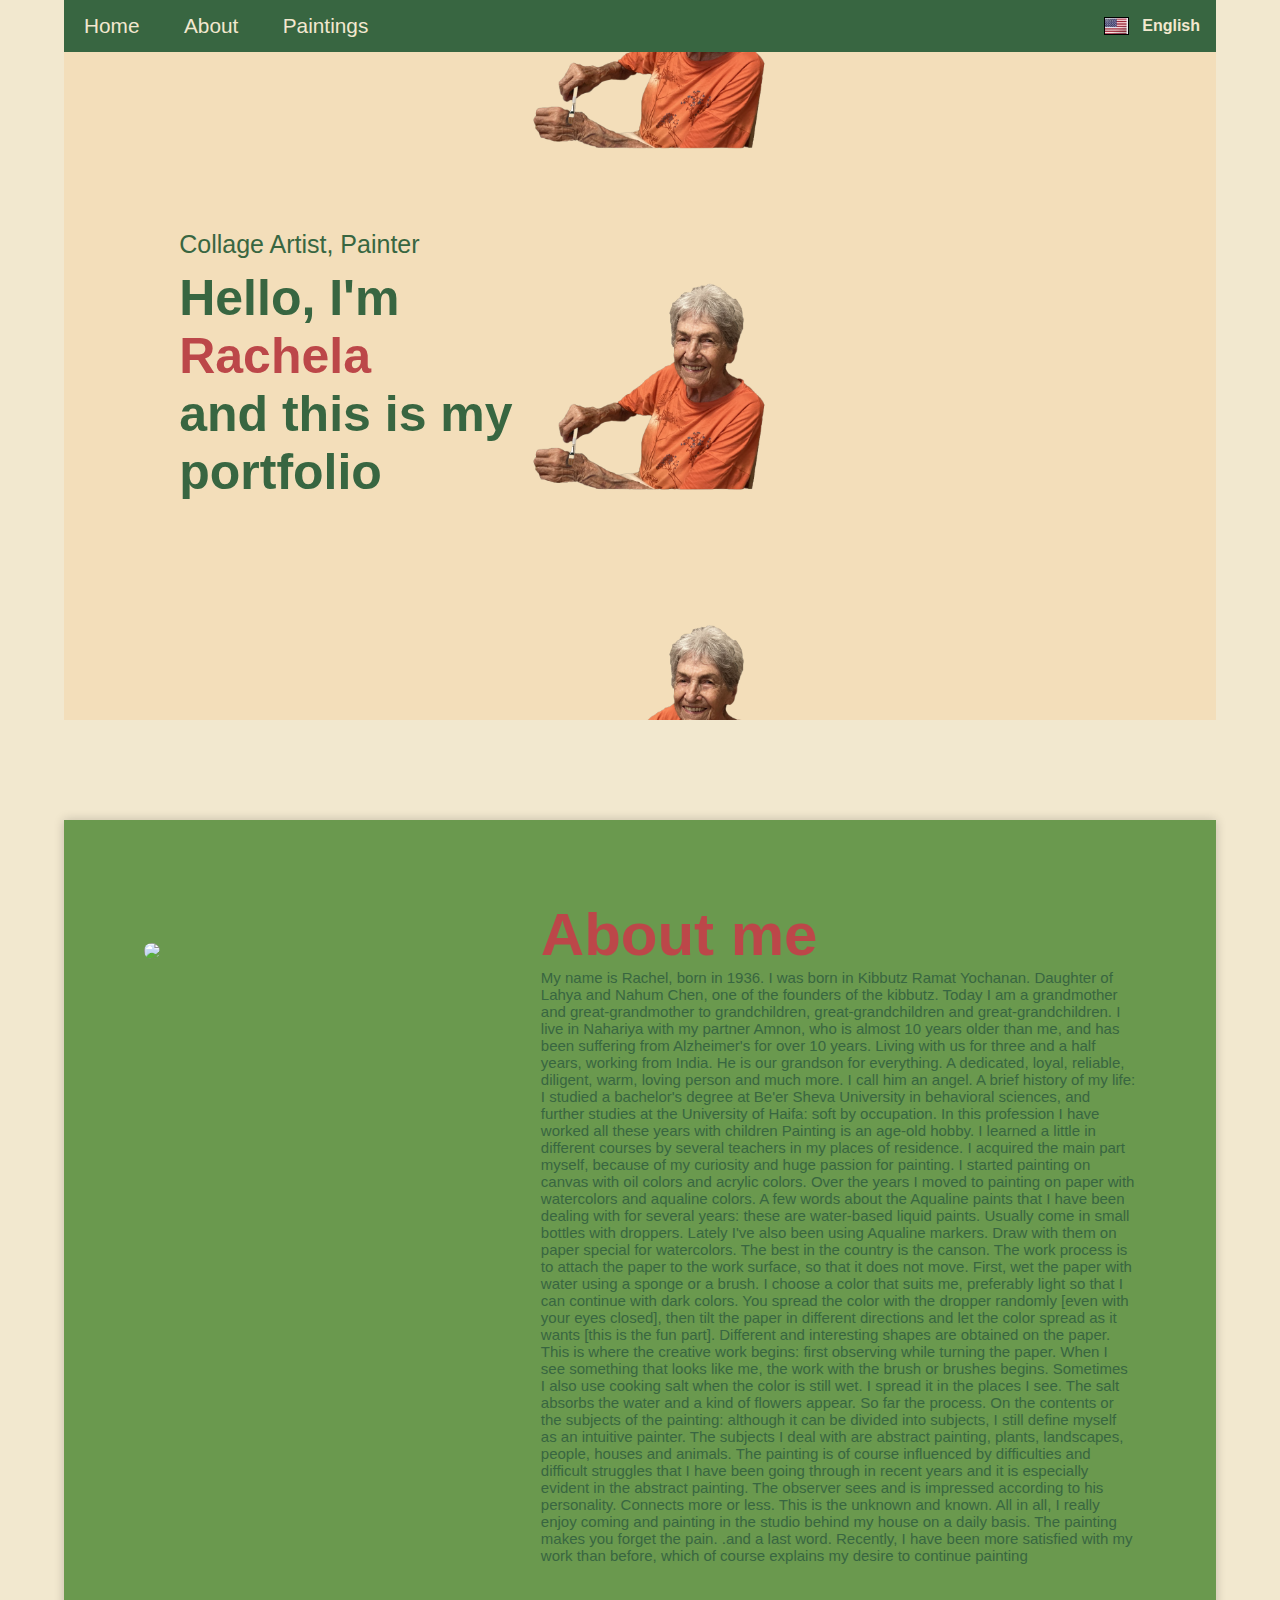
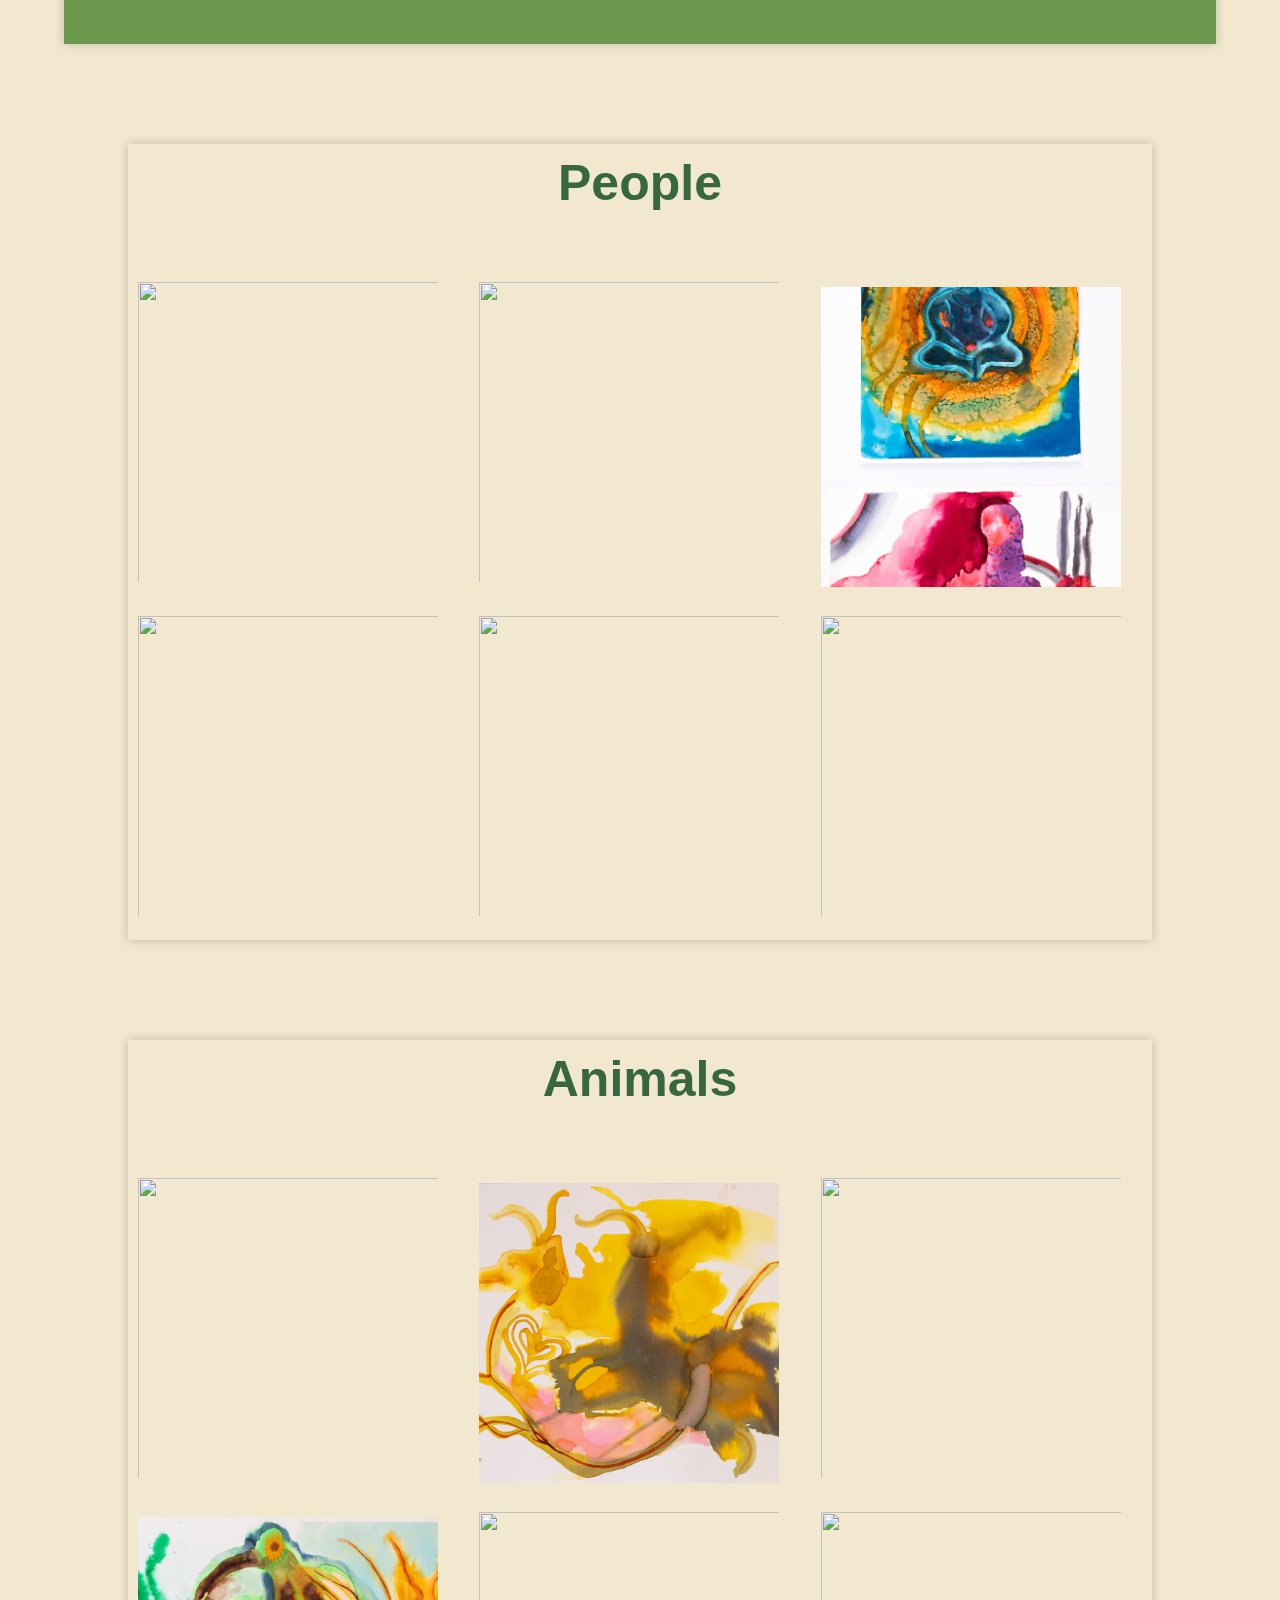
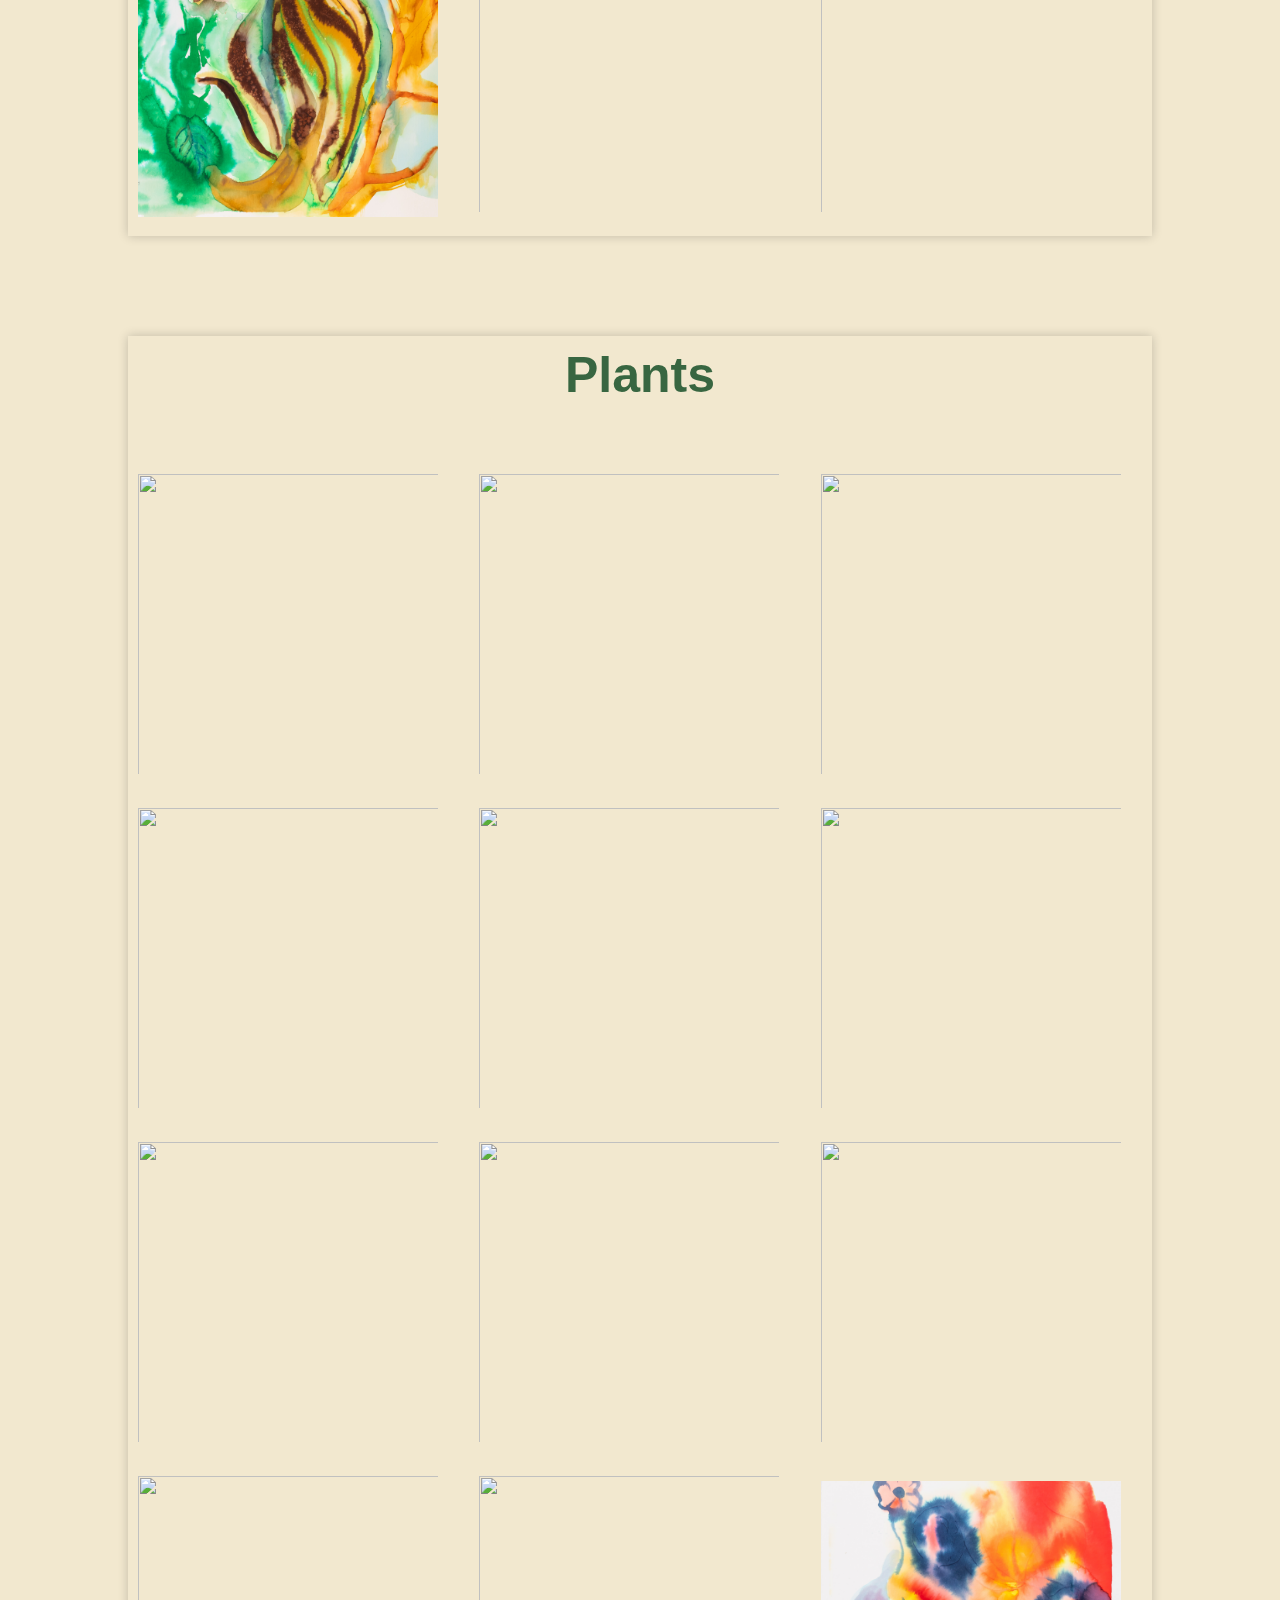
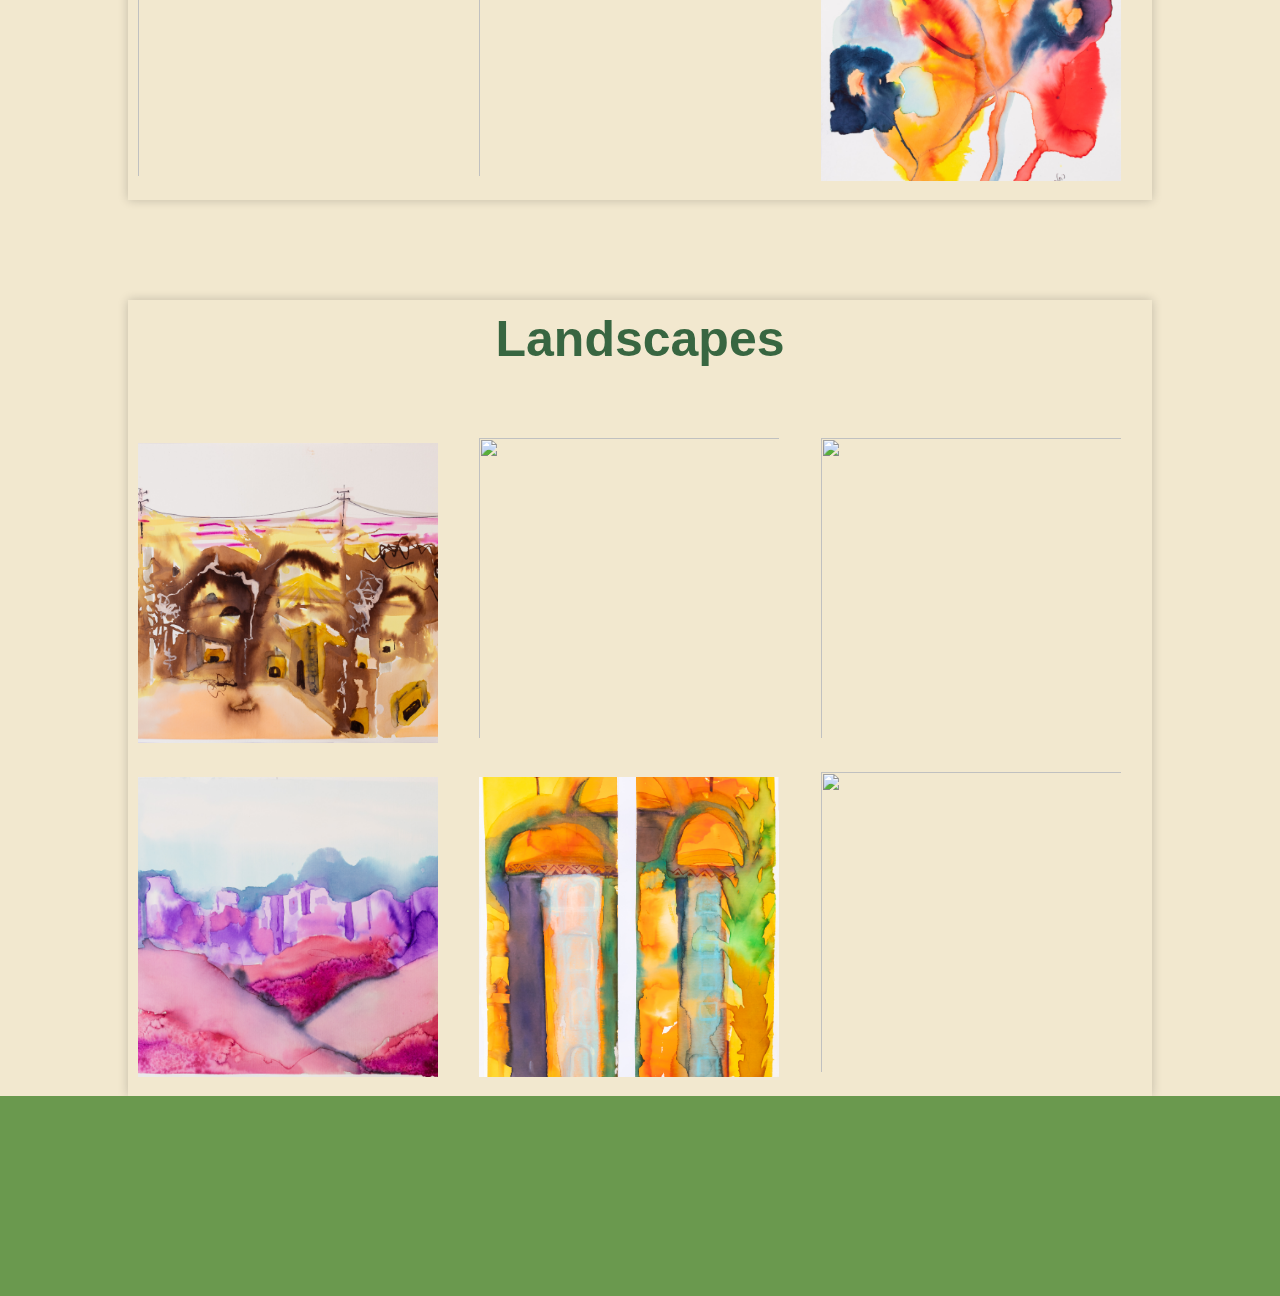
==== commit c2136776: "Add files via upload" ====
--- a/index-en.html
+++ b/index-en.html
@@ -17,34 +17,30 @@
 </head>
 <body>
     <!-------------------header------------------->
-    <div id="header">
-        <img class="background" src="Other_Pictures\Background.png">
-        <div class="container">
+    
+    
+        <div id="container">
             <nav>
-                <img src="" class="logo">
                 <ul id="sidemenu">
                     <li> <a href="#header">Home</a></li>
-                    <li> <a href="#about">About</a></li>      
+                    <li> <a href="#about">About</a></li>     
                     <li class="nav-bar_item dropdown">
-                        <a href="#people">Paintings</a>
+                        <a href="#people">Paintings </a>
                         <ul class="project">
                           <li class="drop-item"><a class="1" href="#people">People</a></li>
                           <li class="drop-item"><a class="1" href="#animals">Animals</a></li>
                           <li class="drop-item"><a class="1" href="#flora">Plants</a></li>
                           <li class="drop-item"><a class="1" href="#landscapes">Landscapes</a></li>
                         </ul>
-                      
-                </ul>
-
 
             </nav>
       
             <div class="lang-menu">
                 <div class="selected-lang">
-                     <img class = "img-1" src="Other_Pictures\usa-flag.png" alt=""> English
-                </div>
+                     <img class = "img-1" src="Other_Pictures\usa-flag.png" alt=""> English</div>
+                
                 <ul>
-                    
+
                     <li>
                         <a href="index.html" class="he"><img src="Other_Pictures\israel-flag.png" alt=""></img> Hebrew</a>
                     </li>
@@ -52,45 +48,41 @@
                     
                 </ul>  
             </div>
-        
-
-            
-
-
+    
         </div>
-            <div class="header-text">
-                <p>Collage Artist, Painter</p>
-                <h1>Hello, I'm <span>Rachela</span><br> and this is my portfolio</h1>
-            </div>
+    <div id="header">
+        <div class="header-text">
+            <p>Collage Artist, Painter</p>
+            <h1>Hello, I'm <span>Rachela</span><br> and this is my portfolio</h1>
+        </div>
         
     </div>
     <!-------------------about------------------->
     <div id="about">
-        <div class="container">
+        <div class="container-about">
             <div class="row">
                 <div class="about-col-1">
                     <img src="Art_Pictures/People 5.jpg">
                 </div>
                 <div class="about-col-2">
-                    <h1 class="sub-title">About Me  </h1> 
-                    <P class = "english" style="font-size: 20px;" >
+                    <h1 class="sub-title"  > About me</h1>
+                    <p  >
                         My name is Rachel, born in 1936. I was born in Kibbutz Ramat Yochanan. Daughter of Lahya and Nahum Chen, one of the founders of the kibbutz. Today I am a grandmother and great-grandmother to grandchildren, great-grandchildren and great-grandchildren. I live in Nahariya with my partner Amnon, who is almost 10 years older than me, and has been suffering from Alzheimer's for over 10 years. Living with us for three and a half years, working from India. He is our grandson for everything. A dedicated, loyal, reliable, diligent, warm, loving person and much more. I call him an angel.
-A brief history of my life: I studied a bachelor's degree at Be'er Sheva University in behavioral sciences, and further studies at the University of Haifa: soft by occupation. In this profession I have worked all these years with children
-Painting is an age-old hobby. I learned a little in different courses by several teachers in my places of residence. I acquired the main part myself, because of my curiosity and huge passion for painting. I started painting on canvas with oil colors and acrylic colors. Over the years I moved to painting on paper with watercolors and aqualine colors.
-A few words about the Aqualine paints that I have been dealing with for several years: these are water-based liquid paints. Usually come in small bottles with droppers. Lately I've also been using Aqualine markers. Draw with them on paper special for watercolors. The best in the country is the canson. The work process is to attach the paper to the work surface, so that it does not move. First, wet the paper with water using a sponge or a brush. I choose a color that suits me, preferably light so that I can continue with dark colors. You spread the color with the dropper randomly [even with your eyes closed], then tilt the paper in different directions and let the color spread as it wants [this is the fun part].
-Different and interesting shapes are obtained on the paper. This is where the creative work begins: first observing while turning the paper. When I see something that looks like me, the work with the brush or brushes begins. Sometimes I also use cooking salt when the color is still wet. I spread it in the places I see. The salt absorbs the water and a kind of flowers appear. So far the process.
-On the contents or the subjects of the painting: although it can be divided into subjects, I still define myself as an intuitive painter. The subjects I deal with are abstract painting, plants, landscapes, people, houses and animals. The painting is of course influenced by difficulties and difficult struggles that I have been going through in recent years and it is especially evident in the abstract painting. The observer sees and is impressed according to his personality. Connects more or less. This is the unknown and known.
-All in all, I really enjoy coming and painting in the studio behind my house on a daily basis. The painting makes you forget the pain.
-.and a last word. Recently, I have been more satisfied with my work than before, which of course explains my desire to continue painting
-                    </P>
+                        A brief history of my life: I studied a bachelor's degree at Be'er Sheva University in behavioral sciences, and further studies at the University of Haifa: soft by occupation. In this profession I have worked all these years with children
+                        Painting is an age-old hobby. I learned a little in different courses by several teachers in my places of residence. I acquired the main part myself, because of my curiosity and huge passion for painting. I started painting on canvas with oil colors and acrylic colors. Over the years I moved to painting on paper with watercolors and aqualine colors.
+                        A few words about the Aqualine paints that I have been dealing with for several years: these are water-based liquid paints. Usually come in small bottles with droppers. Lately I've also been using Aqualine markers. Draw with them on paper special for watercolors. The best in the country is the canson. The work process is to attach the paper to the work surface, so that it does not move. First, wet the paper with water using a sponge or a brush. I choose a color that suits me, preferably light so that I can continue with dark colors. You spread the color with the dropper randomly [even with your eyes closed], then tilt the paper in different directions and let the color spread as it wants [this is the fun part].
+                        Different and interesting shapes are obtained on the paper. This is where the creative work begins: first observing while turning the paper. When I see something that looks like me, the work with the brush or brushes begins. Sometimes I also use cooking salt when the color is still wet. I spread it in the places I see. The salt absorbs the water and a kind of flowers appear. So far the process.
+                        On the contents or the subjects of the painting: although it can be divided into subjects, I still define myself as an intuitive painter. The subjects I deal with are abstract painting, plants, landscapes, people, houses and animals. The painting is of course influenced by difficulties and difficult struggles that I have been going through in recent years and it is especially evident in the abstract painting. The observer sees and is impressed according to his personality. Connects more or less. This is the unknown and known.
+                        All in all, I really enjoy coming and painting in the studio behind my house on a daily basis. The painting makes you forget the pain.
+                        .and a last word. Recently, I have been more satisfied with my work than before, which of course explains my desire to continue painting
+                    </p>
                          
                 </div>               
             </div>
         </div>
     </div>
  <!-------------------stories------------------->
-
- <!-------------------gallery------------------->
+    <!-------------------gallery------------------->
 <div id="people">
    <section>
     <h1 class="gallery-title">People</h1>
@@ -173,6 +165,14 @@
 
     <script>
 
+        var sidemenu = document.getElementById("sidemenu");
+
+        function openmenu(){
+            sidemenu.style.right = "0";
+        }
+        function closemenu(){
+            sidemenu.style.right = "-200px";
+        }
         function showBiography(tabIndex) {
             var i;
             var biographyContents = document.getElementsByClassName("biography-content");
--- a/style.css
+++ b/style.css
@@ -1,238 +1,108 @@
 @import url('https://fonts.googleapis.com/css2?family=Didact+Gothic&display=swap');
 @import url('https://cdnjs.cloudflare.com/ajax/libs/normalize/8.0.1/normalize.css');
+:root{
+--color-1: #a7c957;
+--color-2: #6a994e;
+--color-3: #386641;
+--color-4: #f2e8cf;
+--color-5: #bc4749;
+
+}
 *{
-    margin: 0;
+    margin:0 ;
     padding: 0;
     font-family: 'Poppins', sans-serif;
     box-sizing: border-box;
+    
 }
 
 body{
-    background: #ABC4AA;
-    color: #675D50; 
+    background: var(--color-4);
+    color: var(--color-3); 
     margin: 0rem;
     height: 100vh;
     width: 100vw;
     overflow-x: hidden;
-}
-html{
+
+    
+}
+html{    
     scroll-behavior: smooth;
 }
-#header{
-    width: 100%;
-    height: 100vh;
-
-    
-    
-}
-img.background{
-    background: url(Other_Pictures\Background.png); 
-    object-fit: fill;
-    z-index: -1;
-    position: absolute;
-    transform: translateX(-15%) translateY(6%);
-}
-
-.container{
-    padding: 10px 10%;
-    background: #ABC4AA;
-}
-
-nav{
+
+#container{
+    padding: 10px 0;
+    background: var(--color-3);
+    position: fixed;
+    z-index: 2;
     display: flex;
     align-items: center;
     justify-content: space-between;
+    margin-left: 5%;
+    width: 90%;
+}
+
+nav{
+    overflow-y: show;
+    display: flex;
     flex-wrap: wrap;
-}
-.logo{
-    width: 300px;
-}
+    padding-right: 5vw;
+    margin: 0;
+    
+}
+
 
 nav ul li{
     display: inline-block;
     list-style: none;
-    margin: 10px 20px;
+    padding: 0 20px;
 }
 
 nav ul li a{
-    color: #675D50; 
+    color: var(--color-4); 
     text-decoration: none;
-    font-size: 18px;
-    position: relative;
-}
-nav ul li a::after{
-    content: '';
-    width: 0;
-    height: 3px;
-    background: #675D50;
+    font-size: 1.3em;
+    transition: all 200ms;
+}
+
+nav ul li a:hover{
+    color: var(--color-5);
+}
+
+.dropdown .project {
     position: absolute;
-    left: 0;
-    bottom: -6px;
-    transition: 0.5s;
-}
-nav ul li a:hover::after{
-    width: 100%;
-}
-.header-text{
-    padding: 10px 10%;
-    margin-top: 20%;
-    font-size: 30px;
-}
-.header-text h1{
-    font-size: 60px;
-    margin-top: 10px;
-}
-.header-text h1 span{
-    color: #ABC4AA;
-}
-nav ul li a{
-    color: #675D50; 
-    text-decoration: none;
-    font-size: 18px;
-}
-
-  .dropdown {
-    position: relative;
-  }
-  .dropdown .project {
-    position: absolute;
-    width: inherit;
-    background-color: #ABC4AA;
+    background-color: var(--color-2);
     height: 0px;
     overflow: hidden;
     visibility: hidden;
+    margin-top: 1em;
+    z-index: 2;
+    display: flex;
+    flex-direction: column;
+    border-radius: 3px;
+
     transition: 0.2s ease-in-out;
-    outline: #ABC4AA;
-    margin-top: 20px;
-    z-index: 2;
-  }
-  .dropdown:hover .project{
-    height: 170px;
-    
+}
+.dropdown:hover .project{
+    height: 8.5em;   
     visibility: visible;
   }
-  .dropdown:hover .project .drop-item a:hover{
-    color: #F3DEBA;
-  }
+.dropdown:hover .project .drop-item a:hover{
+    color: var(--color-5);
+}
   
-  .dropdown .project .drop-item {
+.dropdown .project .drop-item {
     list-style-type: none;
-  }
-  li.Phone-only{
-    display: none;
-}
-/* -------------------about------------------- */
-
-#about{
-    padding: 80px 0;
-    color: #675D50;
-    background-color: #ABC4AA;
-    box-shadow: 0 0 10px rgba(0, 0, 0, 0.2);
-
-}
-.row{
-    display: flex;
-    justify-content: space-between;
-    flex-wrap: wrap;
-}
-.about-col-1{
-    flex-basis: 35%;
-
-}
-.about-col-1 img{
-    width: 30vw;    
-    border-radius: 15px;
-    margin-top: 12.5%;
-    
-}
-.about-col-2{
-    flex-basis: 60%;
-
-
-}
-.sub-title{
-    font-size: 60px;
-    font-weight: 600;
-    color: #675D50;
-}
-
-
-/* -------------------gallery------------------- */
-#people{
-    
-    user-select: none;
-    background-color: #F3DEBA;
-    margin-left: 10%;
-    margin-right: 10%;
-    box-shadow: 0 0 10px rgba(0, 0, 0, 0.2);
-    margin-top: 100px;
-}
-#animals{
-    background-color: #F3DEBA;
-    margin-left: 10%;
-    margin-right: 10%;
-    box-shadow: 0 0 10px rgba(0, 0, 0, 0.2);
-}
-#landscapes{
-    background-color: #F3DEBA;
-    margin-left: 10%;
-    margin-right: 10%;
-    box-shadow: 0 0 10px rgba(0, 0, 0, 0.2);
-}
-#flora{
-    background-color: #F3DEBA;
-    margin-left: 10%;
-    margin-right: 10%;
-    box-shadow: 0 0 10px rgba(0, 0, 0, 0.2);
-}
-
-.first-div.gallery{
-    margin-top: 50px;
-     
-}
-
-img.img-gallery {
-    width: 25vw;
-    height: 25vw;
-    padding: 10px;
-    object-fit: cover;
-    
-}
-
-a.gallery{
-    width: 500px;
-    height: 100%;
-    
-}
-
-div.gallery{
-    display: flex;
-    justify-content: center;
-    align-items: center;
-       
-    user-select: none;
-}
-div.padder{
-    background-color: #ABC4AA;
-    padding: 100px;
-}
-h1.gallery-title {
-    font-size: 50px;
-    text-align: center;
-    padding: 10px;
-    margin-top: 100px;
-    
-
-}
+    padding: 5px 10px;
+    text-align: right;
+}
+
 /* -------------------lang-menu------------------- */
 .lang-menu {
-    width: 100px;
     text-align: right;
     font-weight: bold;
-    position: absolute;
-    color: #675D50;
-    top: 1.75vh;
-    right: 3vw;
+    color: var(--color-4);
+
 }
 .lang-menu .selected-lang {
     display: flex;   
@@ -249,19 +119,24 @@
 }
 
 .lang-menu ul {
-    visibility: none;
+    visibility: hidden;
     background-color: #fff;
     position: absolute;
-    top: 45px;
-    right: 0;
-    width: 0;
+    width: 125px;
+    height: 0%;
     border-radius: 5px;
-    transition: all ease-out 0.5s;
-    color: #675D50;
-    right: -2.5vw;
-
-}
-
+    color: var(--color-4);
+    margin-left: 2em;
+
+    transition: all ease 0.5s;
+
+}
+
+.lang-menu:hover ul, .lang-menu ul:hover ul{
+    visibility: visible;
+    height: 100%;
+    width: 125px ;
+}
 
 .lang-menu ul li {
     
@@ -276,13 +151,16 @@
     text-decoration: none;
     width: 125px;
     visibility: hidden;
-    color: #675D50;
+    color: var(--color-3);
     padding-bottom: 1vw;
+    
+    transition: all ease 100ms;
 
 }
 
 .lang-menu ul li:hover {
     background-color: #f2f2f2;
+    border-radius: 5px;
 }
 
 .lang-menu ul li a:before {
@@ -293,45 +171,113 @@
     vertical-align: middle;
     
 }
+.lang-menu ul:hover li a, .lang-menu:hover ul li a {
+    visibility: visible;
+}
 .lang-menu img{
     width: 20px;
     justify-self: center;
     align-self: right;
     margin-right: 1vw;
     margin-left: 10px;
+    border: solid black 1px;
     
 }
 .lang-menu img.img-1{
     width: 25px;
     height: fit-content;
-    margin-right: 1vw;
     justify-self: center;
     align-self: center;  
-    margin-left: 1vw;
-}
-
-
-
-
-.lang-menu:hover ul, .lang-menu ul:hover ul{
-    visibility: visible;
-    width: 125px ;
-}
-.lang-menu ul:hover li a, .lang-menu:hover ul li a {
-    visibility: visible;
-}
+
+}
+.selected-lang{
+    margin-right: 1em;
+}
+/* -------------------Home------------------- */
+#header{
+    height: 80vh;
+    background-image: url(Other_Pictures/Background.png);
+    background-position: 20%;
+    background-size: 80vmax;
+    width: 90%;
+    margin-left: auto;
+    margin-right: auto;
+    margin-bottom: 100px;
+
+
+}
+.header-text{
+    padding: 10px 10%;
+    padding-top: 20%;
+    font-size: 30px;
+    margin-right: 50%;
+
+}
+.header-text h1{
+    font-size: 60px;
+    margin-top: 10px;  
+}
+.header-text h1 span{
+    color: var(--color-5);
+}
+.hebrew-header{
+    text-align: right;
+
+}
+/* -------------------about------------------- */
+
+#about{
+    padding: 80px 80px;
+    color: var(--color-3);
+    background-color: var(--color-2);
+    box-shadow: 0 0 10px rgba(0, 0, 0, 0.2);
+    width: 90%;
+    margin-left: auto;
+    margin-right: auto;
+
+}
+
+.row{
+    display: flex;
+    justify-content: space-between;
+    flex-wrap: wrap;
+}
+.about-col-1{
+    flex-basis: 35%;
+
+}
+.about-col-1 img{
+    width: 30vw;    
+    border-radius: 15px;
+    margin-top: 12.5%;
+    
+}
+.about-col-2{
+    flex-basis: 60%;
+    font-size: 23px;
+
+}
+.sub-title{
+    font-size: 60px;
+    font-weight: 600;
+    color: var(--color-5);
+}
+
 /* -------------------stories------------------- */
 #stories{
-    background: #F3DEBA;
+    background: var(--color-4);
     padding-top: 100px;
     padding-bottom: 200px;
+    width: 90%;
+    margin-left: auto;
+    margin-right: auto;
 }
 .biography-container {
     max-width: 80vw;
     max-height: 2000px;
     margin: 0 auto;
     padding: 20px;
-    background-color: #ABC4AA;
+    background-color: var(--color-2);
     box-shadow: 0 0 10px rgba(0, 0, 0, 0.2);
     text-align: right;
 }
@@ -340,16 +286,18 @@
     display: inline-block;
     padding: 10px 20px;
     margin-right: 10px;
-    background-color: #675D50;
-    color: #F3DEBA;
+    background-color: var(--color-5);
+    color: var(--color-4);
     cursor: pointer;
     justify-content: center;
     text-align: right;
     margin-bottom: 1vw;
+
+    transition: all ease 200ms;
 }
 
 .biography-tab:hover {
-    background-color: #423f3a;
+    background-color: var(--color-3);
 }
 
 .biography-content {
@@ -357,6 +305,11 @@
     padding: 20px;
     text-align: right;
 }
+.biography-content img{
+    width: 25vw;
+    height: 25vw;
+    object-fit: cover;
+}
 
 .biography-content.active {
     display: block;
@@ -367,25 +320,200 @@
     max-width: 100%;
     height: auto;
 }
-/* -------------------css for small screen------------------- */
-nav .fa-solid{
-    display: none;
-}
-
-@media only screen and (max-width: 1700px){
+/* -------------------gallery------------------- */
+#people, #animals, #landscapes, #flora{   
+
+    user-select: none;
+    background-color: var(--color-4);
+    margin-left: 10%;
+    margin-right: 10%;
+    box-shadow: 0 0 10px rgba(0, 0, 0, 0.2);
+    margin-top: 100px;
+}
+
+
+.first-div.gallery{
+
+    margin-top: 50px;
+     
+}
+
+img.img-gallery {
+    width: 25vw;
+    height: 25vw;
+    padding: 10px;
+    object-fit: cover;
+    
+}
+
+a.gallery{
+    width: 500px;
+    height: 100%;
+    
+}
+
+div.gallery{
+    display: flex;
+    justify-content: center;
+    align-items: center;
+       
+    user-select: none;
+}
+div.padder{
+    background-color: var(--color-2);
+    padding: 100px;
+}
+h1.gallery-title {
+    font-size: 50px;
+    text-align: center;
+    padding: 10px;
+    margin-top: 100px;
+    
+
+}
+
+
+/* -------------------css for phone screen------------------- */
+@media screen and (max-width: 1458px) {
+    .about-col-2 p{
+        font-size: 18px;
+    }
+    
+}
+@media screen and (max-width: 1364px) {
+       
+    .header-text{
+        font-size: 25px; 
+    }
+    .header-text h1{
+        font-size: 50px; 
+    }
+    .about-col-2 p{
+        font-size: 15px;
+    }
+    
+    
+}
+@media screen and (max-width: 1136px) {
+    
+    .header-text{
+        font-size: 20px; 
+        padding-top: 30%;
+    }
+    .header-text h1{
+        font-size: 40px; 
+    }
+    .about-col-2 p{
+        font-size: 12px;
+    }
     .about-col-1 img{
-        width: 25vw;
-        border-radius: 15px;
-        display: none;
-    }
-    img.background{
-        display: none;
-    }
+        width: 25vw;    
+        margin-top: 50%;
+        
+    }
+}
+@media screen and (max-width: 909px) {
+    
+    
+    .header-text{
+        font-size: 18px; 
+        padding-top: 30%;
+    }
+    .header-text h1{
+        font-size: 30px; 
+    }
+    .about-col-2 p{
+        font-size: 10px;
+    }
+    .about-col-1 img{
+        width: 25vw;    
+        margin-top: 80%;
+        
+    }
+    .biography-tab{
+        font-size: 12px;
+    }
+    
+    
+}
+@media screen and (max-width: 682px) {
+    
+    
     #header{
-        width: 100%;
-        height: 100vh;
-        background-color: #F3DEBA;
-        
-        
-    }
-}+        background-size: 110vmin;
+        background-position: 60%;
+        background-repeat: no-repeat;
+    }
+    .header-text{
+        font-size: 18px; 
+        padding-top: 40%;
+    }
+    .header-text h1{
+        font-size: 24px; 
+    }
+    .about-col-1 img{
+        display: none;          
+    }
+    .row{
+        display: block;
+    }
+    nav ul li {
+        padding: 0 10px;
+    }
+    .biography-tab{
+        padding: 10px 5px;
+        font-size: 12px;
+    }
+    .biography-content p{
+        font-size: 0.8em
+    }
+    
+}
+@media screen and (max-width: 545px) {
+    
+    .header-text{
+        font-size: 14px; 
+        padding-top: 50%;
+    }
+    .header-text h1{
+        font-size: 20px; 
+    }
+    .about-col-1 img{
+        display: none;          
+    }
+    .row{
+        display: block;
+    }
+    nav ul li {
+        padding: 0 5px;
+    }
+    .biography-tab{
+        padding: 5px 5px;
+        font-size: 12px;
+    }
+    .biography-content p{
+        font-size: 0.7em
+    }
+}
+@media screen and (max-width: 454px) {
+    
+    
+    .header-text{
+        font-size: 12px; 
+        padding-top: 70%;
+    }
+    .header-text h1{
+        font-size: 18px; 
+    }
+    nav ul li {
+        padding: 0 3px;
+    }
+    nav ul li a{
+        font-size: 0.9em;
+    }
+    
+    
+}
+
+
+
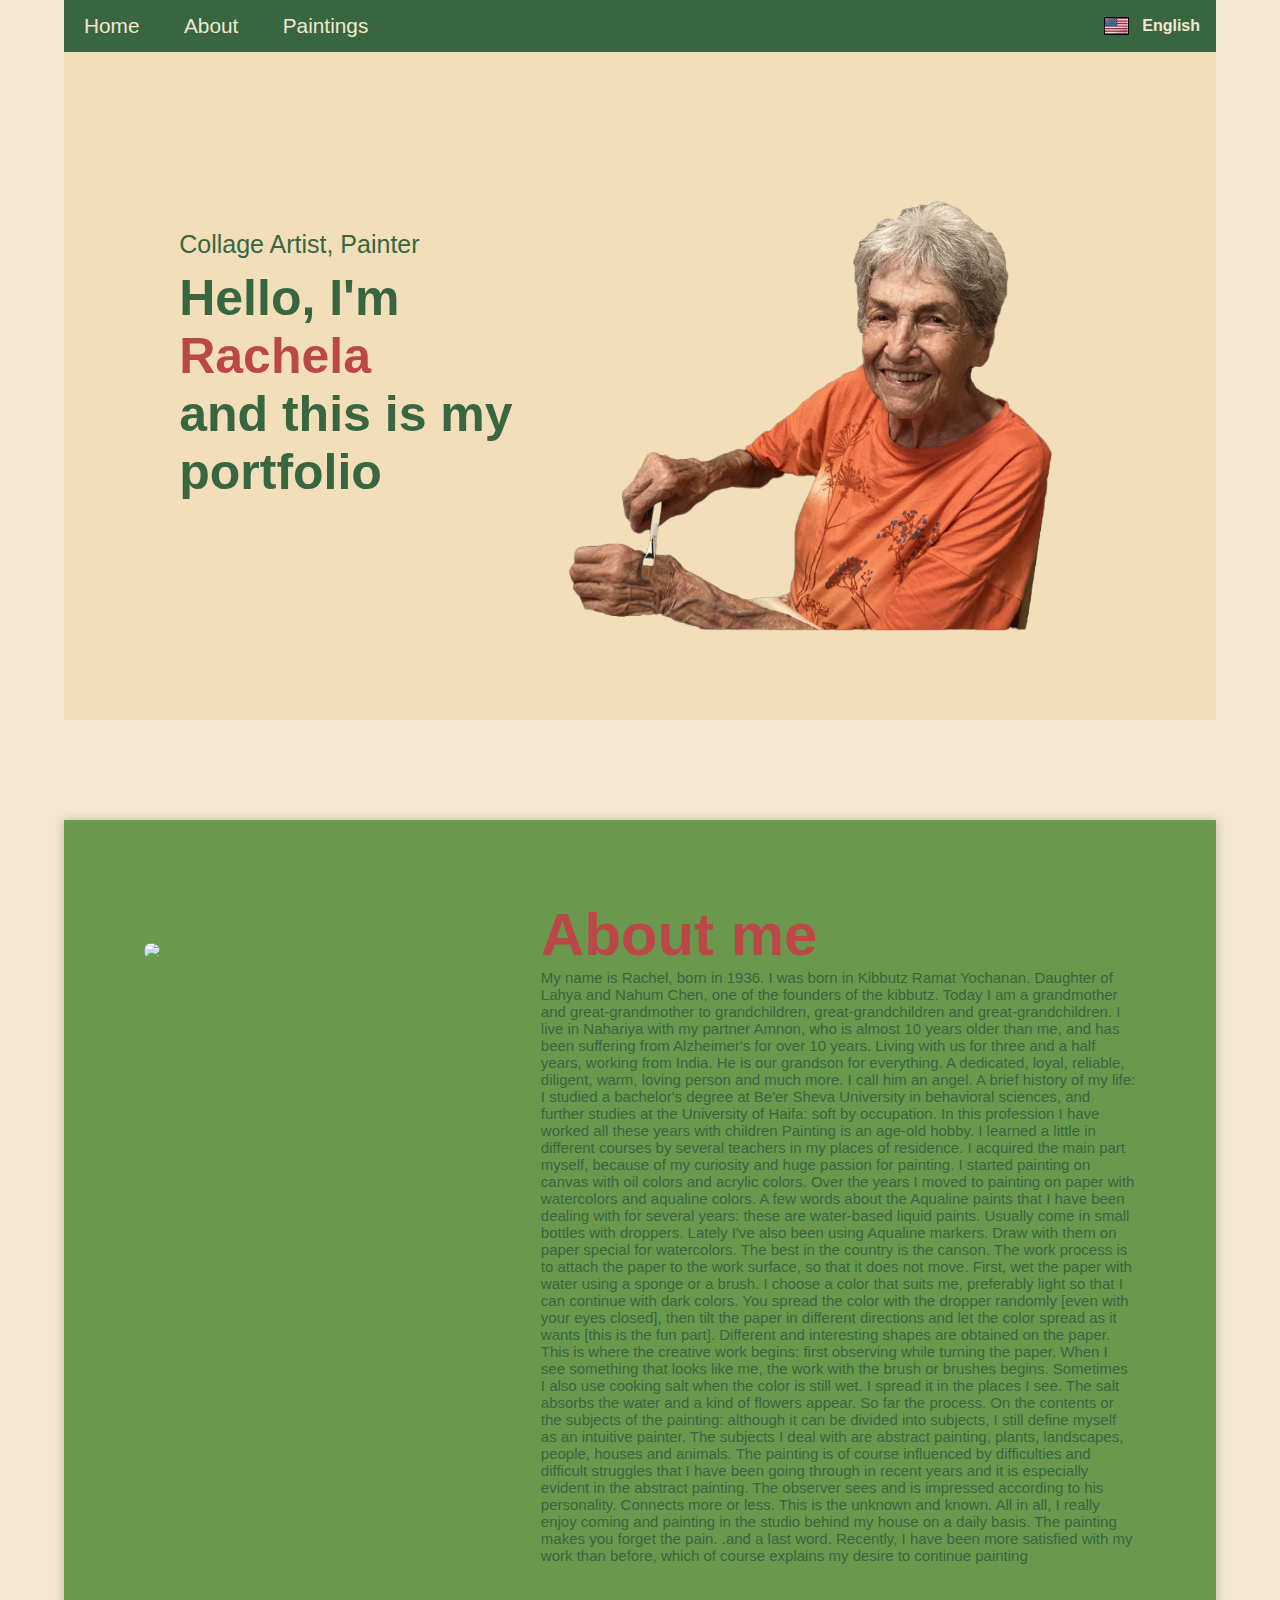
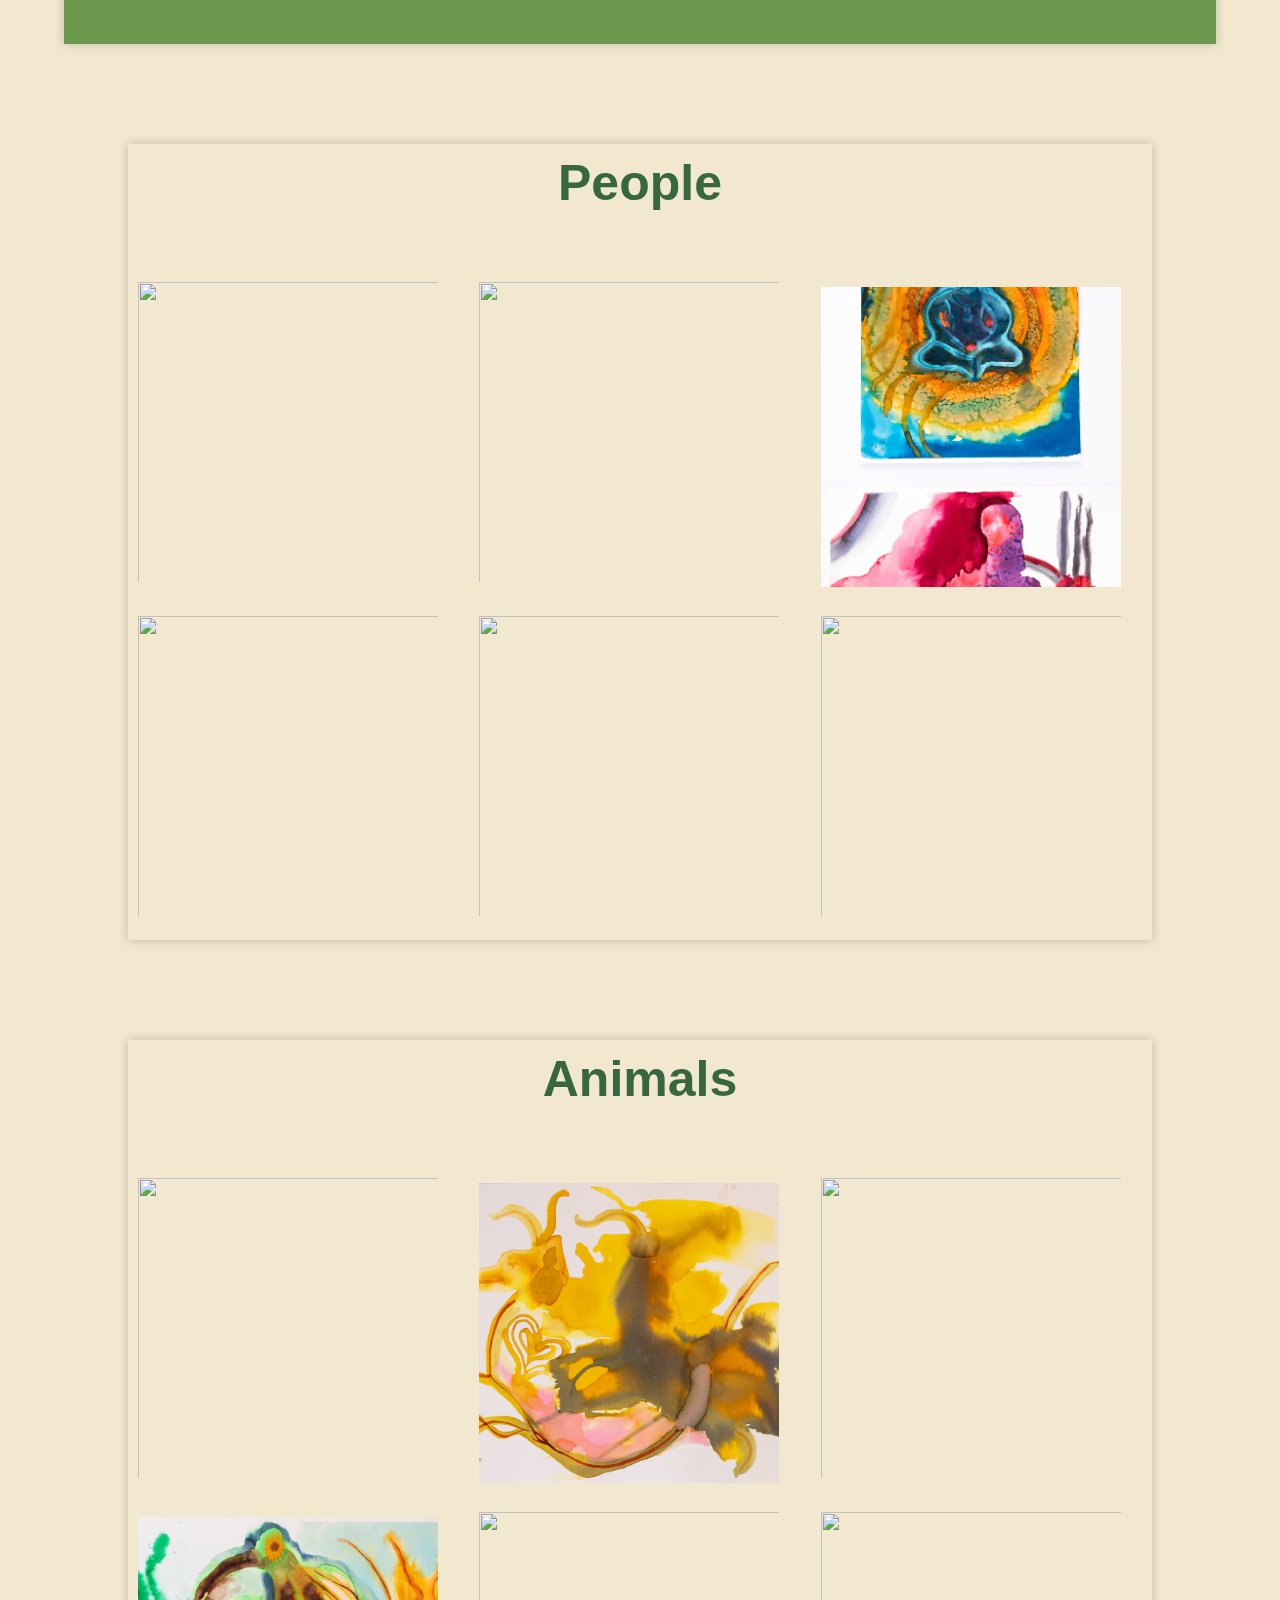
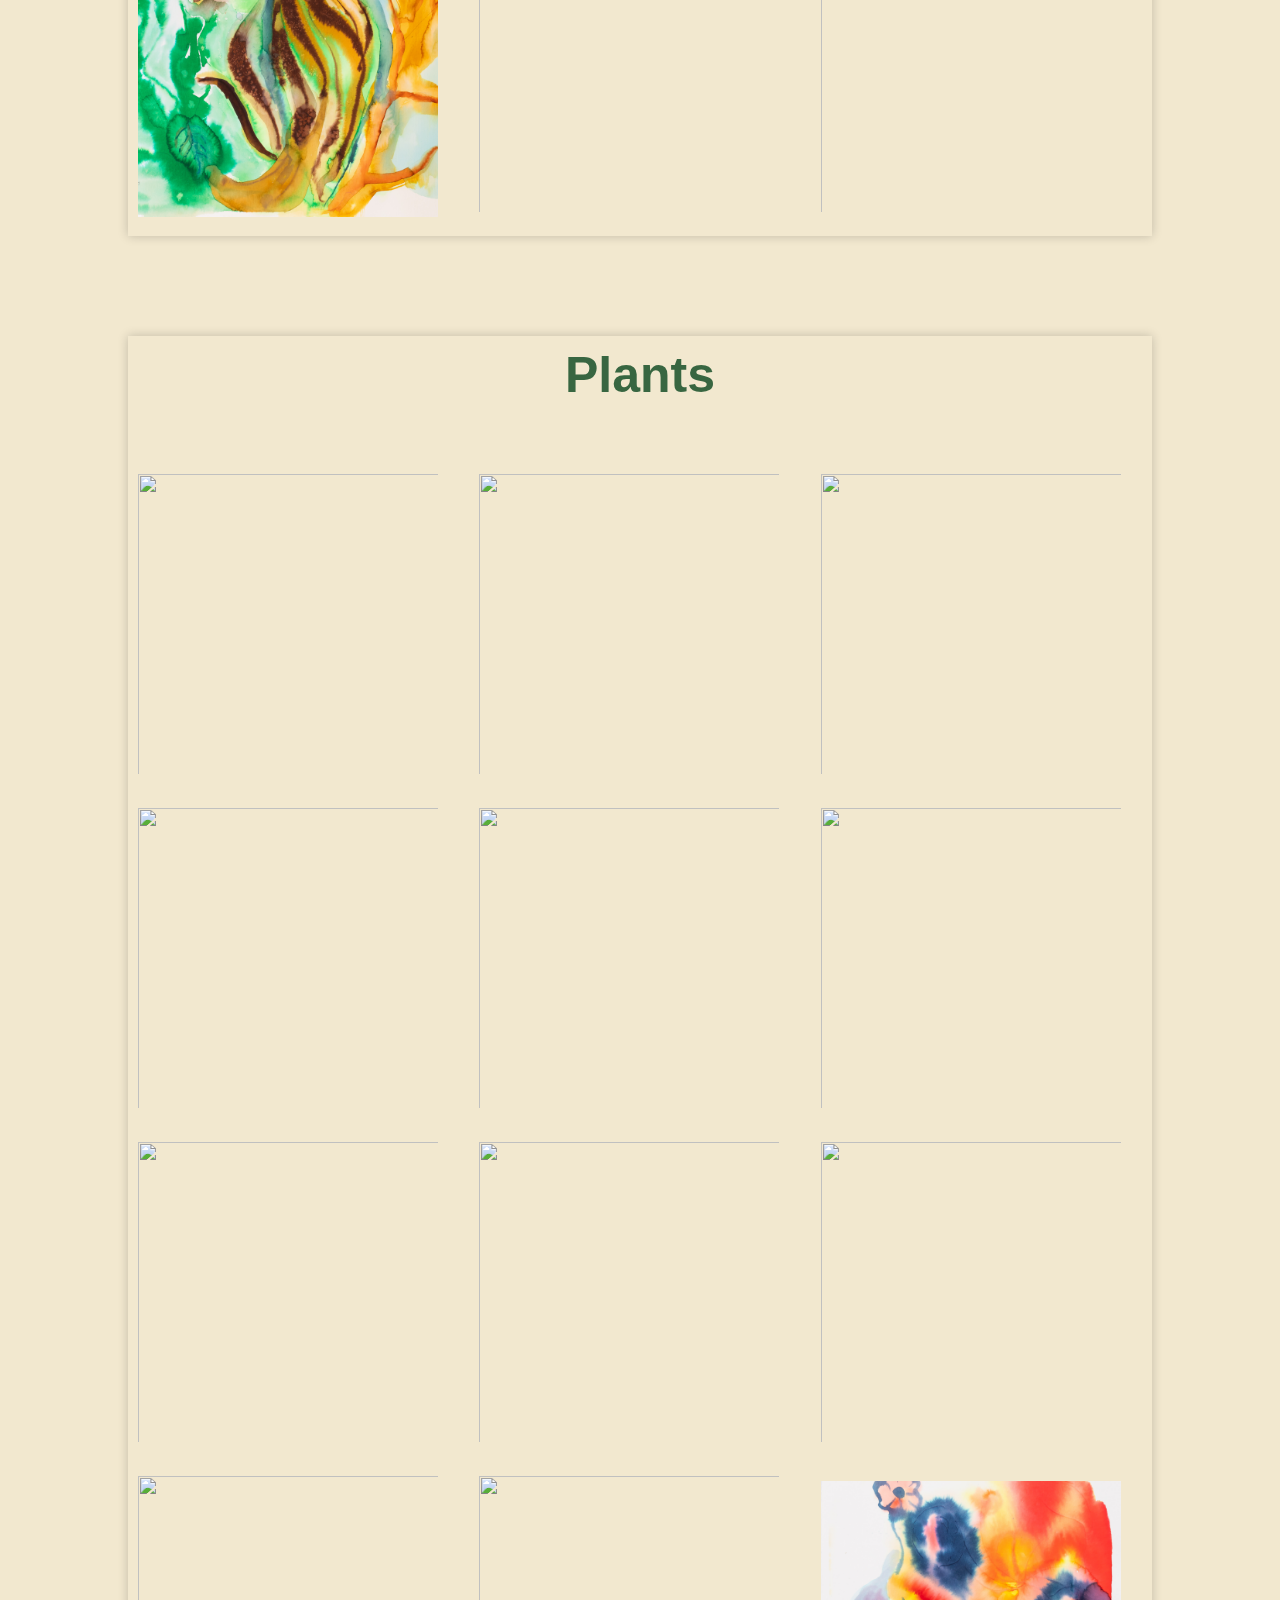
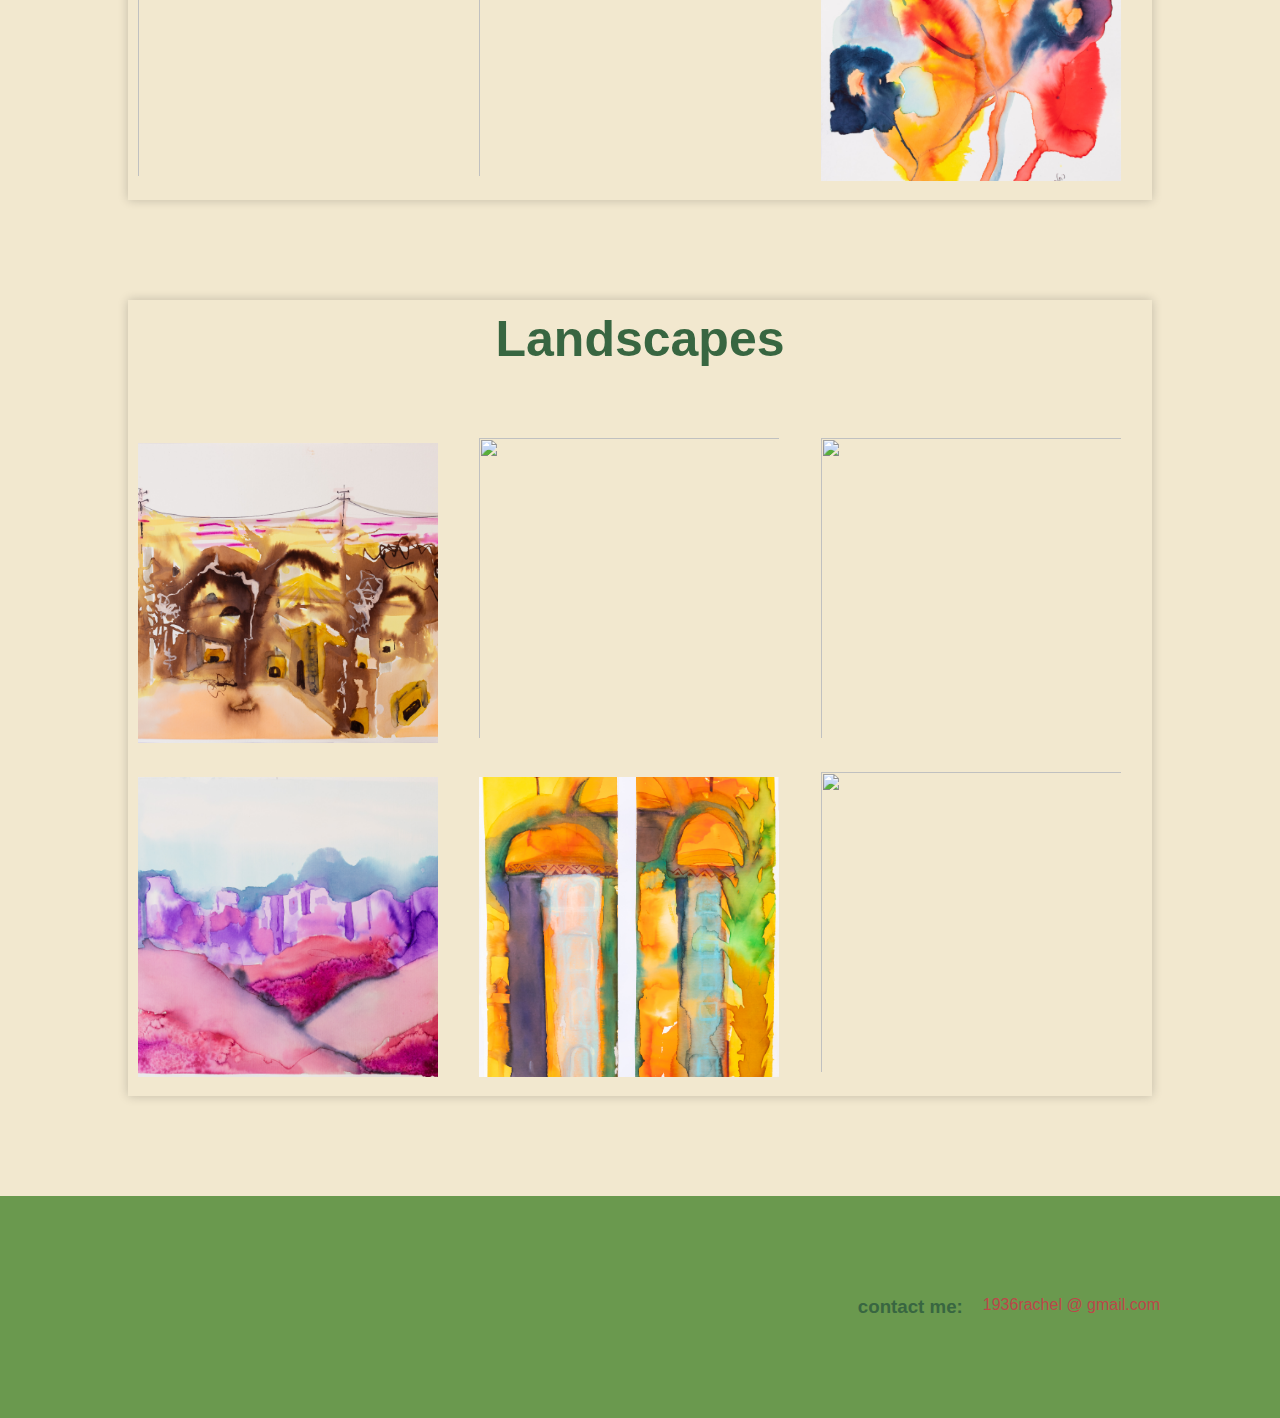
==== commit f2d99e85: "Add files via upload" ====
--- a/index-en.html
+++ b/index-en.html
@@ -159,8 +159,8 @@
 
  </div>
  <div class="padder">
-            
- </div>
+    <h3>contact me:</h3><span>1936rachel @ gmail.com</span>
+</div>
    
 
     <script>
--- a/style.css
+++ b/style.css
@@ -196,7 +196,7 @@
 /* -------------------Home------------------- */
 #header{
     height: 80vh;
-    background-image: url(Other_Pictures/Background.png);
+    background-image: url(Other_Pictures/Background-2.png);
     background-position: 20%;
     background-size: 80vmax;
     width: 90%;
@@ -362,7 +362,16 @@
 div.padder{
     background-color: var(--color-2);
     padding: 100px;
-}
+    margin-top: 100px;
+    display: flex;
+    justify-content: flex-end;
+    font-size: 1em;
+}
+.padder span{
+    color: var(--color-5);
+    margin: 0 20px;
+}
+
 h1.gallery-title {
     font-size: 50px;
     text-align: center;
@@ -494,6 +503,10 @@
     .biography-content p{
         font-size: 0.7em
     }
+    div.padder{
+        font-size: 0.8em;
+        padding: 60px;
+    }
 }
 @media screen and (max-width: 454px) {
     
@@ -511,9 +524,15 @@
     nav ul li a{
         font-size: 0.9em;
     }
-    
-    
-}
-
-
-
+    div.padder{
+        font-size: 0.8em;
+        padding: 60px;
+    }
+    .padder span{
+        margin:0 10px;
+    }
+    
+}
+
+
+
